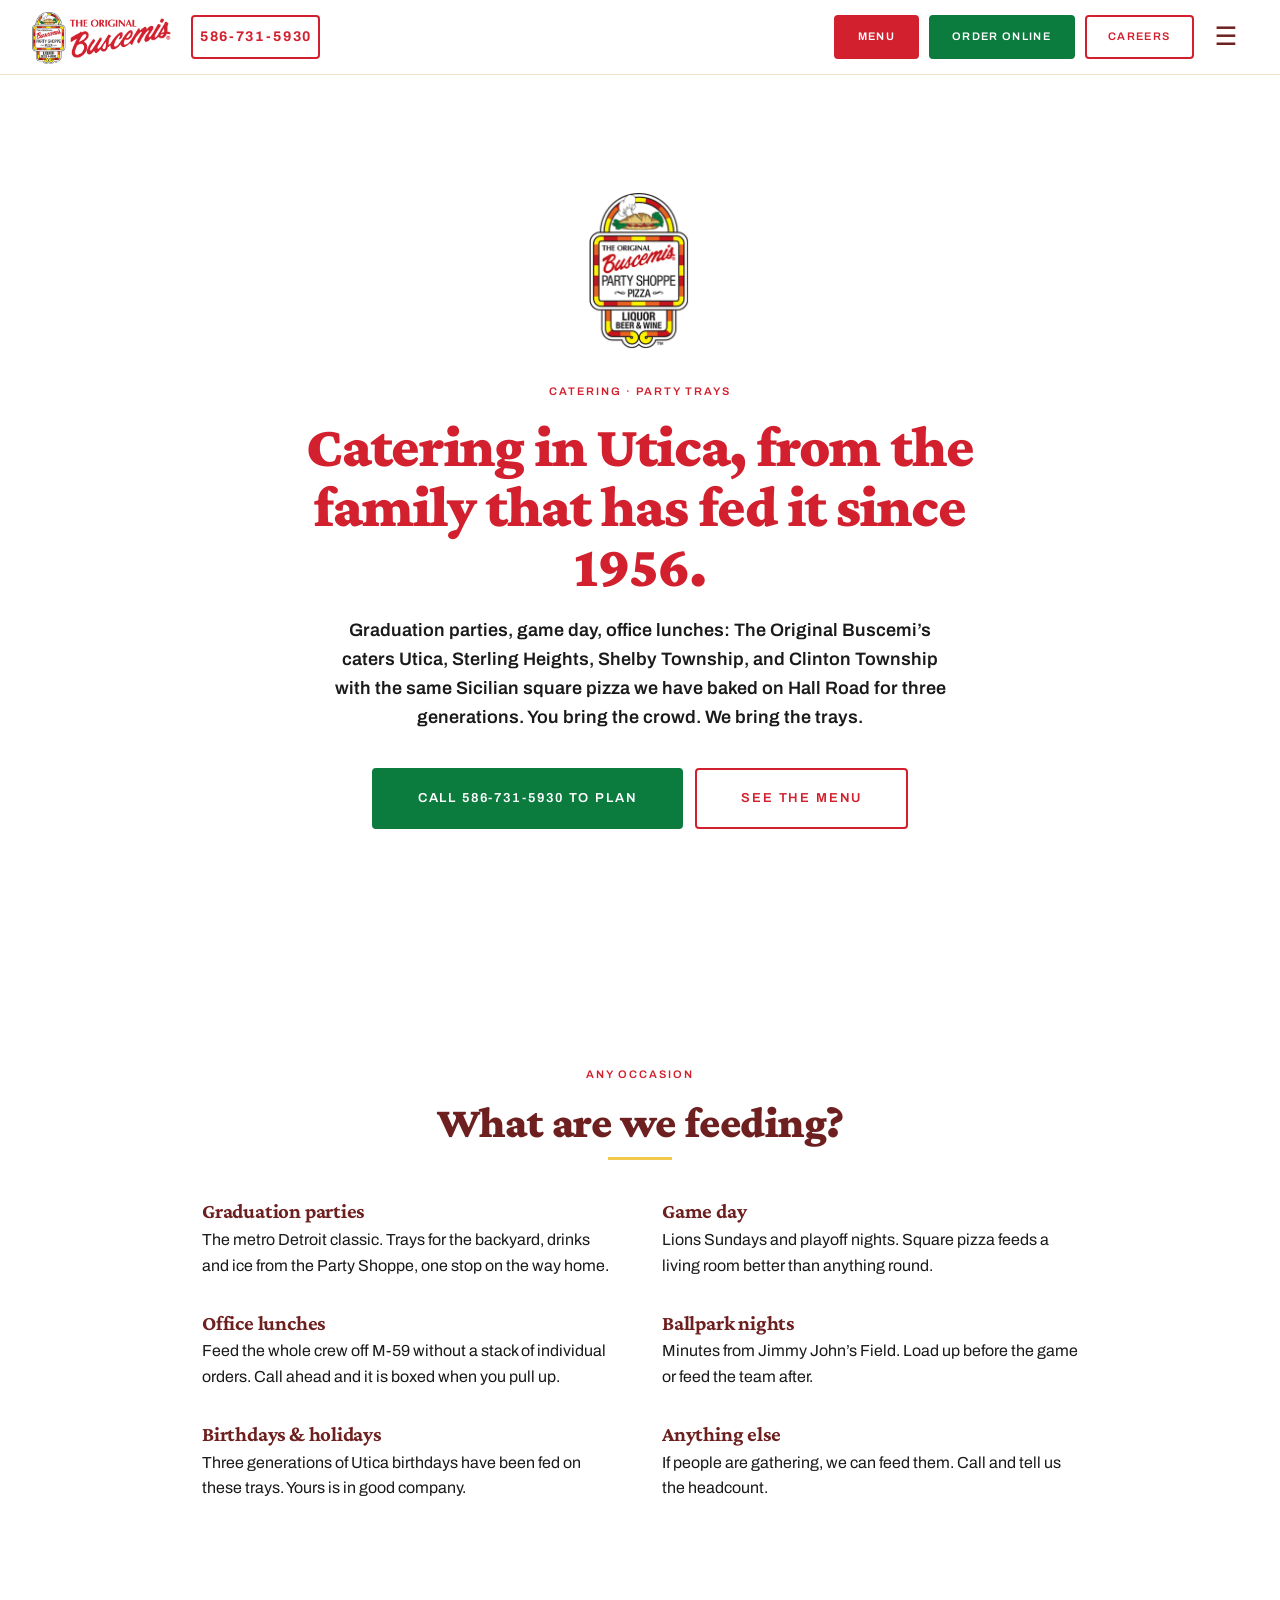
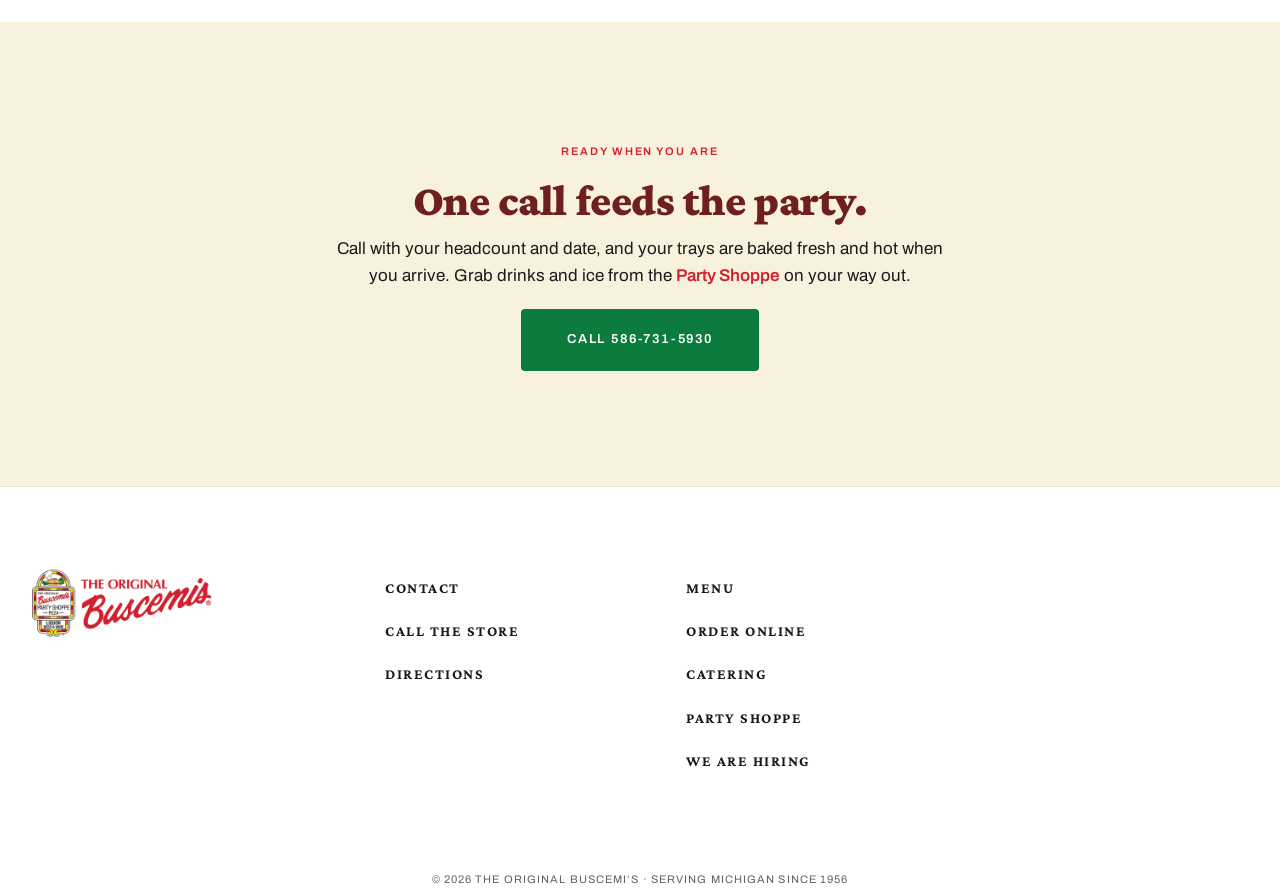
==== catering/index.html @ f73e50b8 "Catering page launches with call-to-plan and menu buttons The new /catering/ page targets catering s" ====
<!doctype html>
<html lang="en">
<head>
  <meta charset="utf-8">
  <meta name="viewport" content="width=device-width, initial-scale=1">
  <title>Catering in Utica, MI - Party Trays | The Original Buscemi's</title>
  <meta name="description" content="Pizza catering and party trays in Utica, MI from The Original Buscemi's. Sicilian square party trays, salad trays, and cheese bread for graduations, game day, and the office. Call 586-731-5930.">
  <link rel="canonical" href="https://buscemisofutica.com/catering/">
  <meta name="theme-color" content="#6E1F1F">
  <link rel="icon" type="image/png" sizes="144x144" href="/assets/favicon.png">
  <link rel="apple-touch-icon" sizes="180x180" href="/assets/apple-touch-icon.png">
  <meta property="og:type" content="website">
  <meta property="og:site_name" content="The Original Buscemi's">
  <meta property="og:title" content="Catering &amp; Party Trays - The Original Buscemi's, Utica MI">
  <meta property="og:description" content="Sicilian square party trays, salad trays, and cheese bread for graduations, game day, and the office. On Hall Road since 1956.">
  <meta property="og:url" content="https://buscemisofutica.com/catering/">
  <meta property="og:image" content="https://buscemisofutica.com/assets/og-logo.jpg">
  <meta property="og:image:width" content="1200">
  <meta property="og:image:height" content="1200">
  <meta property="og:image:alt" content="The Original Buscemi's logo">
  <meta name="twitter:card" content="summary">
  <meta name="twitter:image" content="https://buscemisofutica.com/assets/og-logo.jpg">
  <script type="application/ld+json">
  {
    "@context": "https://schema.org",
    "@type": "WebPage",
    "@id": "https://buscemisofutica.com/catering/",
    "name": "Catering and Party Trays in Utica, MI",
    "description": "Pizza catering and party trays from The Original Buscemi's in Utica, Michigan: Sicilian square party trays, salad trays, and cheese bread for graduations, game day, and office lunches.",
    "isPartOf": { "@type": "WebSite", "url": "https://buscemisofutica.com/" },
    "about": {
      "@type": "Restaurant",
      "name": "The Original Buscemi's",
      "url": "https://buscemisofutica.com/",
      "telephone": "+15867315930",
      "address": {
        "@type": "PostalAddress",
        "streetAddress": "8315 Hall Rd",
        "addressLocality": "Utica",
        "addressRegion": "MI",
        "postalCode": "48317",
        "addressCountry": "US"
      }
    }
  }
  </script>
  <link rel="preconnect" href="https://fonts.googleapis.com">
  <link rel="preconnect" href="https://fonts.gstatic.com" crossorigin>
  <link rel="stylesheet" href="https://fonts.googleapis.com/css2?family=Crimson+Pro:wght@700;900&family=Archivo:wght@400;500;600;700&display=swap">
  <link rel="stylesheet" href="/css/styles.css?v=12a0b0d5">
</head>
<body>

  <a class="skip-link" href="#main">Skip to content</a>

  <header class="site-header">
    <div class="container site-header__inner">
      <div class="site-header__left">
      <a class="site-header__logo" href="/" aria-label="The Original Buscemi's home">
        <img class="site-header__logo-full" src="/assets/logo-lockup-red.png" alt="The Original Buscemi's Party Shoppe Pizza" width="847" height="328">
        <img class="site-header__logo-mini" src="/assets/logo-shield.png" alt="The Original Buscemi's" width="208" height="322">
      </a>
      <a class="site-header__phone" href="tel:+15867315930">586-731-5930</a>
      </div>
      <div class="site-header__actions">
        <a class="btn btn--primary" href="/menu/">Menu</a>
        <a class="btn btn--green" href="/order/" target="_blank" rel="noopener">Order Online</a>
        <a class="btn btn--outline site-header__careers" href="/jobs/">Careers</a>
        <button class="site-header__burger" type="button" data-nav-toggle aria-expanded="false" aria-controls="nav-panel" aria-label="Open navigation">&#9776;</button>
      </div>
    </div>
  </header>

  <div class="nav-panel" id="nav-panel" data-nav data-open="false" role="dialog" aria-modal="true" aria-label="Site navigation">
    <button class="nav-panel__close" type="button" data-nav-close aria-label="Close menu">&times;</button>
    <nav>
      <ul class="nav-panel__list">
        <li><a href="/menu/">Menu</a></li>
        <li><a href="/#story">Our Story</a></li>
        <li><a href="/party-shoppe/">Party Shoppe</a></li>
        <li><a href="/catering/" data-nav-link>Catering</a></li>
        <li><a href="/jobs/">Careers</a></li>
        <li><a href="/#visit">Visit</a></li>
        <li><a href="/#hours">Hours</a></li>
        <li><a href="/#reviews">Reviews</a></li>
        <li><a href="/order/" target="_blank" rel="noopener">Order Online</a></li>
      </ul>
      <p class="nav-panel__meta">8315 Hall Rd &middot; Utica, MI 48317 &middot; <a href="tel:+15867315930">586-731-5930</a></p>
    </nav>
  </div>

  <main id="main">

  <section class="statement" id="top">
    <div class="container container--narrow">
      <img class="statement__mark" src="/assets/logo-shield.png" alt="" aria-hidden="true" width="208" height="322">
      <span class="eyebrow">Catering &middot; Party Trays</span>
      <h1 class="statement-title">Catering in Utica, from the family that has fed it since 1956.</h1>
      <p class="statement__body">Graduation parties, game day, office lunches: The Original Buscemi&rsquo;s caters Utica, Sterling Heights, Shelby Township, and Clinton Township with the same Sicilian square pizza we have baked on Hall Road for three generations. You bring the crowd. We bring the trays.</p>
      <div class="visit__actions actions--center">
        <a class="btn btn--primary btn--lg" href="tel:+15867315930">Call 586-731-5930 to Plan</a>
        <a class="btn btn--outline btn--lg" href="/menu/">See the Menu</a>
      </div>
    </div>
  </section>

  <section class="section section--center">
    <div class="container container--narrow">
      <span class="eyebrow">Any Occasion</span>
      <h2 class="section-title">What are we feeding?</h2>
      <hr class="rule">
      <ul class="menu-items">
        <li class="menu-item">
          <h3>Graduation parties</h3>
          <p class="menu-item__desc">The metro Detroit classic. Trays for the backyard, drinks and ice from the Party Shoppe, one stop on the way home.</p>
        </li>
        <li class="menu-item">
          <h3>Game day</h3>
          <p class="menu-item__desc">Lions Sundays and playoff nights. Square pizza feeds a living room better than anything round.</p>
        </li>
        <li class="menu-item">
          <h3>Office lunches</h3>
          <p class="menu-item__desc">Feed the whole crew off M-59 without a stack of individual orders. Call ahead and it is boxed when you pull up.</p>
        </li>
        <li class="menu-item">
          <h3>Ballpark nights</h3>
          <p class="menu-item__desc">Minutes from Jimmy John&rsquo;s Field. Load up before the game or feed the team after.</p>
        </li>
        <li class="menu-item">
          <h3>Birthdays &amp; holidays</h3>
          <p class="menu-item__desc">Three generations of Utica birthdays have been fed on these trays. Yours is in good company.</p>
        </li>
        <li class="menu-item">
          <h3>Anything else</h3>
          <p class="menu-item__desc">If people are gathering, we can feed them. Call and tell us the headcount.</p>
        </li>
      </ul>
    </div>
  </section>
  <section class="section section--cream section--center">
    <div class="container container--narrow">
      <span class="eyebrow">Ready When You Are</span>
      <h2 class="section-title">One call feeds the party.</h2>
      <p class="square__copy">Call with your headcount and date, and your trays are baked fresh and hot when you arrive. Grab drinks and ice from the <a href="/party-shoppe/">Party Shoppe</a> on your way out.</p>
      <div class="visit__actions actions--center">
        <a class="btn btn--primary btn--lg" href="tel:+15867315930">Call 586-731-5930</a>
      </div>
    </div>
  </section>

  </main>

  <footer class="site-footer">
    <div class="container">
      <div class="site-footer__top">
        <div class="site-footer__brand">
          <img src="/assets/logo-lockup-red.png" alt="The Original Buscemi's" width="847" height="328">
        </div>
        <div class="site-footer__col">
          <h2><a href="/#visit">Contact</a></h2>
          <ul>
            <li><a href="tel:+15867315930">Call the store</a></li>
            <li><a href="https://www.google.com/maps/search/?api=1&amp;query=8315%20Hall%20Rd%2C%20Utica%2C%20MI%2048317" target="_blank" rel="noopener">Directions</a></li>
          </ul>
        </div>
        <div class="site-footer__col">
          <h2><a href="/menu/">Menu</a></h2>
          <ul>
            <li><a href="/order/" target="_blank" rel="noopener">Order Online</a></li>
            <li><a href="/catering/">Catering</a></li>
            <li><a href="/party-shoppe/">Party Shoppe</a></li>
            <li><a href="/jobs/">We are hiring</a></li>
          </ul>
        </div>
      </div>
    </div>
    <div class="container">
      <p class="site-footer__meta">&copy; 2026 The Original Buscemi&rsquo;s &middot; Serving Michigan since 1956</p>
    </div>
  </footer>

  <script src="/js/main.js?v=b5a3c27f"></script>
  <!-- Cloudflare Web Analytics --><script type='module' src='https://static.cloudflareinsights.com/beacon.min.js' data-cf-beacon='{"token": "3487a82a831f48ae997ac0cc13119242"}'></script><!-- End Cloudflare Web Analytics -->
</body>
</html>
---- css/styles.css ----
/* ==========================================================================
   The Original Buscemi's - Utica Hall Road
   Design system: brand tokens, layout, components.

   Layout language follows a modern single-location pizzeria pattern:
   sparse sections, one full-bleed photo hero, a scrolling ticker, oversized
   serif statement lines, and a photo carousel. Palette stays Buscemi's:
   burgundy / red / gold / green on cream.
   ========================================================================== */

:root {
  /* ---- Brand palette (unchanged) ---- */
  --brand-burgundy: #6E1F1F;
  --brand-burgundy-dark: #4A1414;
  --brand-red: #D2202E;
  --brand-red-deep: #A8181F;
  --brand-gold: #F2C94C;
  --brand-gold-dark: #C99A1F;
  /* Sampled from the shield logo's garnish green (dominant pixel shade) */
  --brand-green: #0B7B3E;
  --brand-green-dark: #075C2E;
  --brand-cream: #F8F1DE;
  --brand-cream-dark: #EDE3C5;
  --brand-black: #1A1A1A;
  --brand-charcoal: #2D2D2D;
  --brand-white: #FFFFFF;
  --brand-muted: #6B6259;

  /* ---- Type ----
     Crimson Pro at 900 carries the big statement lines; Archivo handles the
     tiny uppercase UI text (nav, buttons, eyebrows, ticker). The contrast
     between the two is most of the personality. */
  --font-display: "Crimson Pro", "Playfair Display", Georgia, serif;
  --font-ui: "Archivo", "Inter", system-ui, -apple-system, "Segoe UI", Roboto, sans-serif;

  --container-max: 1280px;
  --container-narrow: 940px;
  --gutter: clamp(1rem, 3vw, 2rem);

  /* Vertical rhythm between major sections */
  --section-y: clamp(3.5rem, 9vw, 7.5rem);

  --radius-sm: 4px;
  --radius-md: 8px;
  --radius-pill: 999px;
  --shadow-card: 0 2px 12px rgba(0, 0, 0, 0.08);
  --shadow-card-hover: 0 8px 24px rgba(110, 31, 31, 0.18);

  --transition: 200ms ease;
}

/* ---------- Reset ---------- */
*, *::before, *::after { box-sizing: border-box; }
html { -webkit-text-size-adjust: 100%; scroll-behavior: smooth; }

body {
  margin: 0;
  font-family: var(--font-ui);
  font-size: 16px;
  line-height: 1.6;
  color: var(--brand-black);
  background: var(--brand-white);
  -webkit-font-smoothing: antialiased;
  -moz-osx-font-smoothing: grayscale;
}

img { max-width: 100%; height: auto; display: block; }
a { color: inherit; text-decoration: none; }
button { font: inherit; cursor: pointer; }

h1, h2, h3, h4 {
  font-family: var(--font-display);
  font-weight: 900;
  line-height: 1.05;
  margin: 0 0 0.5em;
  letter-spacing: -0.01em;
}

p { margin: 0 0 1rem; }

.container {
  width: 100%;
  max-width: var(--container-max);
  margin: 0 auto;
  padding-inline: var(--gutter);
}

.container--narrow { max-width: var(--container-narrow); }

.sr-only {
  position: absolute;
  width: 1px; height: 1px;
  padding: 0; margin: -1px;
  overflow: hidden;
  clip: rect(0, 0, 0, 0);
  white-space: nowrap;
  border: 0;
}

/* Skip link - visible only on keyboard focus */
.skip-link {
  position: absolute;
  left: -9999px;
  top: 0;
  z-index: 200;
  background: var(--brand-red);
  color: var(--brand-white);
  padding: 0.75rem 1.25rem;
  font-size: 0.75rem;
  letter-spacing: 0.08em;
  text-transform: uppercase;
}
.skip-link:focus { left: 0; }

/* ==========================================================================
   Shared bits
   ========================================================================== */

/* Tiny uppercase label used above section titles and inside the hero. */
.eyebrow {
  display: inline-block;
  font-family: var(--font-ui);
  font-size: 0.6875rem;
  font-weight: 600;
  letter-spacing: 0.18em;
  text-transform: uppercase;
  color: var(--brand-red);
  margin-bottom: 1rem;
}

.eyebrow--on-dark { color: var(--brand-gold); }

/* Oversized serif statement line - the signature type treatment. */
.statement-title {
  font-family: var(--font-display);
  font-weight: 900;
  font-size: clamp(2rem, 5.2vw, 3.75rem);
  line-height: 1.02;
  letter-spacing: -0.02em;
  color: var(--brand-red);
  margin: 0 0 1.25rem;
}

.statement-title--ink { color: var(--brand-black); }

.section-title {
  font-size: clamp(1.75rem, 3.6vw, 2.75rem);
  color: var(--brand-burgundy);
  margin-bottom: 0.75rem;
}

/* Short gold rule under a section title. */
.rule {
  width: 64px;
  height: 3px;
  border: 0;
  background: var(--brand-gold);
  margin: 0 auto 2.5rem;
}

.rule--left { margin-inline: 0; }

.section { padding-block: var(--section-y); }
.section--cream { background: var(--brand-cream); }
.section--center { text-align: center; }

/* ---------- Buttons ----------
   Small, boxy, uppercase. Solid GREEN is the primary action everywhere (the
   Italian flag accent); the outline variant is the quieter second option. */
.btn {
  display: inline-flex;
  align-items: center;
  justify-content: center;
  gap: 0.5rem;
  white-space: nowrap;
  font-family: var(--font-ui);
  font-size: 0.75rem;
  font-weight: 600;
  letter-spacing: 0.14em;
  text-transform: uppercase;
  padding: 0.95rem 2rem;
  border: 2px solid transparent;
  border-radius: var(--radius-sm);
  transition: background var(--transition), color var(--transition),
              border-color var(--transition), transform var(--transition);
  cursor: pointer;
}

.btn:hover { transform: translateY(-1px); }
.btn:focus-visible { outline: 3px solid var(--brand-gold); outline-offset: 2px; }

.btn--primary,
.btn--green {
  background: var(--brand-green);
  color: var(--brand-white);
  border-color: var(--brand-green);
}

.btn--primary:hover,
.btn--green:hover {
  background: var(--brand-green-dark);
  border-color: var(--brand-green-dark);
}

/* The header's Menu button stays the original red so the two header actions
   read as distinct: red opens the menu, green goes to ordering. */
.site-header__actions .btn--primary {
  background: var(--brand-red);
  border-color: var(--brand-red);
}

.site-header__actions .btn--primary:hover {
  background: var(--brand-red-deep);
  border-color: var(--brand-red-deep);
}

.btn--outline {
  background: transparent;
  color: var(--brand-red);
  border-color: var(--brand-red);
}
.btn--outline:hover { background: var(--brand-red); color: var(--brand-white); }

.btn--on-dark {
  /* Translucent dark backing keeps the white label readable now that the
     hero scrim is light. */
  background: rgba(26, 16, 16, 0.35);
  color: var(--brand-white);
  border-color: rgba(255, 255, 255, 0.75);
}
.btn--on-dark:hover { background: var(--brand-white); color: var(--brand-burgundy); border-color: var(--brand-white); }

.btn--lg { font-size: 0.8125rem; padding: 1.15rem 2.75rem; }

/* ==========================================================================
   Header - deliberately minimal: logo plus two actions.
   ========================================================================== */

.site-header {
  position: sticky;
  top: 0;
  z-index: 100;
  background: var(--brand-white);
  border-bottom: 1px solid var(--brand-cream-dark);
}

.site-header__inner {
  display: flex;
  align-items: center;
  justify-content: space-between;
  gap: 1rem;
  min-height: 74px;
}

/* The phone number wears a quiet outlined box beside the logo. */
.site-header__phone {
  border: 2px solid var(--brand-red);
  border-radius: var(--radius-sm);
  padding: 0.55rem 0.9rem;
}

/* Logo and phone number ride together on the left. */
.site-header__left {
  display: flex;
  align-items: center;
  gap: clamp(0.5rem, 2vw, 1.25rem);
  min-width: 0;
}

/* Hamburger toggle for the nav overlay - the word "Menu" in the header now
   means the food menu page, so site navigation lives behind this icon. */
.site-header__burger {
  background: transparent;
  border: 0;
  display: inline-flex;
  align-items: center;
  justify-content: center;
  min-width: 44px;
  min-height: 44px;
  padding: 0.35rem 0.5rem;
  font-size: 1.6rem;
  line-height: 1;
  color: var(--brand-burgundy);
  border-radius: var(--radius-sm);
  transition: color var(--transition), background var(--transition);
}

.site-header__burger:hover {
  color: var(--brand-red);
  background: var(--brand-cream);
}

.site-header__burger:focus-visible {
  outline: 3px solid var(--brand-gold);
  outline-offset: 2px;
}

/* The full brand lockup (shield + script), recolored to the brand red so the
   script survives the white header - logo-lockup-red.png is generated from
   logo.png, whose original script is white. On small screens the lockup gets
   crushed by the action buttons, so the compact shield takes over. */
.site-header__logo { flex-shrink: 0; }

.site-header__logo img {
  height: 54px;
  width: auto;
}

.site-header__logo-mini { display: none; }

.site-header__actions {
  display: flex;
  align-items: center;
  gap: 0.625rem;
}

/* Phone number to the left of the Menu button: same small-caps voice as the
   buttons, no box, tap-to-call. */
.site-header__phone {
  font-family: var(--font-ui);
  font-size: 0.875rem;
  font-weight: 700;
  letter-spacing: 0.12em;
  color: var(--brand-red);
  margin-right: 0.5rem;
  white-space: nowrap;
  transition: color var(--transition);
  /* Finger-sized hit area without changing the visual size */
  display: inline-flex;
  align-items: center;
  min-height: 44px;
  padding-inline: 0.4rem;
}

.site-header__phone:hover { color: var(--brand-red); }

/* Compact header buttons */
.site-header__actions .btn {
  padding: 0.7rem 1.35rem;
  font-size: 0.6875rem;
  letter-spacing: 0.12em;
}

/* The nav panel toggle. On desktop it opens the same overlay - matching the
   reference pattern where navigation lives in a panel, not a menu bar. */
.nav-panel {
  position: fixed;
  inset: 0;
  z-index: 150;
  background: var(--brand-burgundy);
  color: var(--brand-white);
  display: flex;
  overflow-y: auto;
  opacity: 0;
  visibility: hidden;
  transform: translateY(-8px);
  transition: opacity var(--transition), transform var(--transition), visibility var(--transition);
}

.nav-panel[data-open="true"] {
  opacity: 1;
  visibility: visible;
  transform: translateY(0);
}

/* margin:auto centers when content fits and degrades to scrollable
   top-alignment on short landscape phones (grid place-items clipped). */
.nav-panel nav { margin: auto; padding-block: 4.5rem 2rem; }

.nav-panel__close {
  position: absolute;
  top: 1.5rem;
  right: var(--gutter);
  background: none;
  border: 0;
  color: var(--brand-white);
  font-size: 2rem;
  line-height: 1;
  padding: 0.5rem;
  display: inline-flex;
  align-items: center;
  justify-content: center;
  min-width: 44px;
  min-height: 44px;
}

.nav-panel__list {
  list-style: none;
  margin: 0;
  padding: 0;
  text-align: center;
}

.nav-panel__list li { margin-block: 0.35rem; }

.nav-panel__list a {
  font-family: var(--font-display);
  font-weight: 900;
  font-size: clamp(1.75rem, 6vw, 3rem);
  line-height: 1.25;
  color: var(--brand-white);
  transition: color var(--transition);
}

.nav-panel__list a:hover { color: var(--brand-gold); }

.nav-panel__meta {
  margin-top: 2.5rem;
  text-align: center;
  font-size: 0.75rem;
  letter-spacing: 0.14em;
  text-transform: uppercase;
  color: rgba(255, 255, 255, 0.72);
}

/* ==========================================================================
   Hero - full-bleed photo, minimal type over it.
   ========================================================================== */

.hero {
  position: relative;
  min-height: min(86vh, 780px);
  display: grid;
  /* Buttons anchor low so the photo (sign, storefront) stays unobstructed. */
  place-items: end center;
  text-align: center;
  color: var(--brand-white);
  background: var(--brand-burgundy-dark);
  overflow: hidden;
}

/* The photo itself, plus a scrim so type stays legible over any image. */
.hero__media {
  position: absolute;
  inset: 0;
}

.hero__media picture {
  display: block;
  width: 100%;
  height: 100%;
}

.hero__media img {
  width: 100%;
  height: 100%;
  object-fit: cover;
  /* No filter: the hero is a properly exposed camera shot now. The old
     saturation/contrast grade existed to rescue a hazy 680px web save. */
}

.hero__media::after {
  content: "";
  position: absolute;
  inset: 0;
  /* NO flat tint - a brand-colored wash makes the photo read as a filtered
     graphic. Instead: a neutral lens-style vignette (edges only) plus a soft
     dark pool centred behind the type. The photo's own colors stay true, so
     it looks like the picture that was actually taken. */
  background:
    radial-gradient(ellipse 44% 36% at 50% 54%, rgba(10, 8, 8, 0.34), rgba(10, 8, 8, 0) 72%),
    linear-gradient(180deg, rgba(0, 0, 0, 0.16) 0%, rgba(0, 0, 0, 0) 30%, rgba(0, 0, 0, 0) 68%, rgba(0, 0, 0, 0.26) 100%);
}

/* Fallback when no hero photo has been supplied yet. */
.hero__media--empty {
  background:
    repeating-linear-gradient(45deg, var(--brand-burgundy) 0 28px, var(--brand-burgundy-dark) 28px 56px);
}
.hero__media--empty::after { background: rgba(26, 16, 16, 0.35); }

.hero__inner {
  position: relative;
  z-index: 1;
  padding-block: clamp(4rem, 12vw, 8rem);
}

.hero__actions {
  margin-top: 2.5rem;
  display: flex;
  flex-wrap: wrap;
  justify-content: center;
  gap: 0.75rem;
}

/* ==========================================================================
   Party Shoppe page - card grid for the shelves section, plus centered
   button rows and a left-aligned FAQ variant reused by subpages.
   ========================================================================== */

.shoppe-grid {
  list-style: none;
  display: grid;
  grid-template-columns: repeat(3, 1fr);
  gap: 1.25rem;
  padding: 0;
  margin: 0;
  text-align: left;
}

@media (max-width: 760px) {
  .shoppe-grid { grid-template-columns: 1fr; }
}

.shoppe-card {
  background: var(--brand-white);
  border-radius: var(--radius-md);
  box-shadow: var(--shadow-card);
  overflow: hidden; /* keeps the photo corners inside the card radius */
}

.shoppe-card__photo {
  width: 100%;
  aspect-ratio: 4 / 3;
  object-fit: cover;
}

.shoppe-card__body { padding: 1.5rem; }

.shoppe-card h3 {
  font-size: 1.35rem;
  color: var(--brand-burgundy);
  margin-bottom: 0.5rem;
}

.shoppe-card p { margin: 0; color: var(--brand-black); }

.actions--center { justify-content: center; }

@media (max-width: 640px) {
  .actions--center .btn--lg { flex: 1 1 100%; min-width: 0; padding-inline: 1.25rem; }
}

.faq--left { text-align: left; }

/* Photo-beside-text row for the party-tray list: portrait food shot on the
   left, tray descriptions on the right; stacks on narrow screens. */
.tray-media {
  display: grid;
  grid-template-columns: minmax(260px, 340px) 1fr;
  gap: 2.25rem;
  align-items: center;
  margin-bottom: 1.5rem;
}

.tray-media__photo {
  margin: 0;
}

.tray-media__photo img {
  width: 100%;
  border-radius: var(--radius-md);
  box-shadow: var(--shadow-card-hover);
}

.tray-media__copy {
  text-align: left;
}

.tray-media__copy h3 {
  font-size: clamp(1.5rem, 2.6vw, 2rem);
  color: var(--brand-burgundy);
  margin-bottom: 0.75rem;
}

.tray-media__copy p {
  margin-bottom: 1.75rem;
}

@media (max-width: 760px) {
  .tray-media { grid-template-columns: 1fr; }
  .tray-media__photo { max-width: 340px; margin: 0 auto; }
  .tray-media__copy { text-align: center; }
  .tray-media__copy .visit__actions { justify-content: center; }
}

/* ==========================================================================
   Menu page - category blocks with a two-column item grid, optional
   section photo, and small size lines in place of prices.
   ========================================================================== */

.menu-cat { margin-bottom: 3.5rem; }
.menu-cat:last-of-type { margin-bottom: 2rem; }

.menu-cat__photo {
  margin: 0 auto 2rem;
  max-width: 420px;
}

.menu-cat__photo img {
  width: 100%;
  border-radius: var(--radius-md);
  box-shadow: var(--shadow-card-hover);
}

.menu-cat__note {
  font-weight: 600;
  color: var(--brand-red);
  margin-bottom: 1.5rem;
}

.menu-items {
  list-style: none;
  display: grid;
  grid-template-columns: repeat(2, 1fr);
  gap: 1.75rem 2.75rem;
  padding: 0;
  margin: 0;
  text-align: left;
}

@media (max-width: 900px) {
  .menu-items { grid-template-columns: 1fr; }
}

/* Item thumbnail from the shop's branded food photography: small square
   crop biased toward the lower half, where the food sits under the
   chalkboard logo header. */
.menu-item--thumb {
  display: grid;
  grid-template-columns: 180px minmax(0, 1fr);
  column-gap: 1.25rem;
}

.menu-item--thumb h3,
.menu-item--thumb p { grid-column: 2; }

.menu-item__thumb {
  grid-column: 1;
  grid-row: 1 / span 3;
  width: 180px;
  height: 122px;
  object-fit: cover;
  border-radius: var(--radius-md);
  box-shadow: var(--shadow-card);
}

.menu-item h3 a {
  display: inline-block;
  padding-block: 0.55rem;
  margin-block: -0.55rem;
  text-decoration: underline;
  text-decoration-color: var(--brand-gold);
  text-underline-offset: 3px;
}

.menu-item h3 a:hover {
  color: var(--brand-red);
  text-decoration: underline;
  text-underline-offset: 3px;
}

.menu-item h3 {
  font-family: var(--font-display);
  font-weight: 700;
  font-size: 1.3rem;
  color: var(--brand-burgundy);
  margin-bottom: 0.3rem;
}

.menu-item__desc {
  margin-bottom: 0.35rem;
  color: var(--brand-black);
  overflow-wrap: break-word;
}

/* Phones: the fixed 180px photo column starves the text, so each item
   stacks - photo on top at full width, words below. */
@media (max-width: 480px) {
  .menu-item--thumb { grid-template-columns: 1fr; }
  .menu-item--thumb h3,
  .menu-item--thumb p { grid-column: 1; }
  .menu-item__thumb {
    grid-column: 1;
    grid-row: 1;
    width: 100%;
    height: auto;
    aspect-ratio: 560 / 380;
    margin-bottom: 0.85rem;
  }
}

.menu-item__sizes {
  font-size: 0.85rem;
  font-weight: 600;
  letter-spacing: 0.04em;
  text-transform: uppercase;
  color: var(--brand-red);
  margin-bottom: 0;
}

.menu-page .section-title,
.menu-page .rule { text-align: center; }

.menu-page__note a {
  color: var(--brand-red);
  font-weight: 600;
  text-decoration: underline;
  text-underline-offset: 3px;
}

.menu-page__note {
  text-align: center;
  margin-top: 1.5rem;
  font-size: 0.9rem;
  color: var(--brand-charcoal);
}

/* Careers page: native application form styled to the site, posting into
   the hiring backend invisibly. */
.apply-form {
  max-width: 640px;
  margin: 1.5rem auto 0;
  background: var(--brand-white);
  border-radius: var(--radius-md);
  box-shadow: var(--shadow-card);
  padding: 2rem clamp(1.25rem, 4vw, 2.5rem) 2.25rem;
  text-align: left;
}

.apply-form__field { margin-bottom: 1.4rem; }

.apply-form__field label {
  display: block;
  font-family: var(--font-ui);
  font-size: 0.8125rem;
  font-weight: 700;
  letter-spacing: 0.1em;
  text-transform: uppercase;
  color: var(--brand-black);
  margin-bottom: 0.45rem;
}

.apply-form__field label span { color: var(--brand-red); }

.apply-form__optional {
  font-style: normal;
  font-weight: 600;
  font-size: 0.6875rem;
  letter-spacing: 0.08em;
  color: var(--brand-muted);
  margin-left: 0.35rem;
}

.apply-form__field input,
.apply-form__field textarea {
  width: 100%;
  font: inherit;
  color: var(--brand-black);
  border: 1px solid #D6D3CC;
  border-radius: var(--radius-sm);
  padding: 0.85rem 1rem;
  transition: border-color var(--transition);
}

.apply-form__field textarea { resize: vertical; }

.apply-form__field input:focus,
.apply-form__field textarea:focus {
  outline: none;
  border-color: var(--brand-red);
}

.apply-form__submit { width: 100%; }

.apply-form__thanks {
  max-width: 640px;
  margin: 1.5rem auto 0;
  background: var(--brand-white);
  border-radius: var(--radius-md);
  box-shadow: var(--shadow-card);
  padding: 2.5rem 2rem;
}

.apply-form__thanks h3 {
  color: var(--brand-green);
  font-size: 1.75rem;
  margin-bottom: 0.5rem;
}

.apply-form__thanks p { margin: 0; }

/* Careers page: the application form embeds on the page (no bounce to an
   external tab), framed like a card. */
.apply-embed {
  background: var(--brand-white);
  border-radius: var(--radius-md);
  box-shadow: var(--shadow-card);
  padding: 0.75rem;
  margin-top: 1.5rem;
}

.apply-embed iframe {
  width: 100%;
  height: 1100px;
  border: 0;
  display: block;
  border-radius: var(--radius-sm);
}

/* ==========================================================================
   Ticker - continuously scrolling band of short brand phrases.
   ========================================================================== */

.ticker {
  background: var(--brand-red);
  color: var(--brand-white);
  padding-block: 0.9rem;
  overflow: hidden;
}

.ticker__track {
  display: flex;
  width: max-content;
  gap: 0;
  animation: ticker-scroll 32s linear infinite;
}

/* Each group is one full copy of the phrase list. */
.ticker__group { display: flex; align-items: center; }

.ticker__item {
  display: inline-flex;
  align-items: center;
  padding-inline: 2rem;
  font-size: 0.8125rem;
  font-weight: 600;
  letter-spacing: 0.2em;
  text-transform: uppercase;
  white-space: nowrap;
}

/* The lockup image riding among the phrases: sized to the text line so the
   band keeps its height. Width/height attrs pin the aspect before load. */
.ticker__item--logo img {
  display: block;
  height: 2.1rem;
  width: auto;
}

/* The track holds FOUR identical copies of the phrase list, so shifting by
   exactly one copy (-25%) loops seamlessly - and the remaining three copies
   keep even the widest viewport covered right up to the reset instant. */
@keyframes ticker-scroll {
  from { transform: translateX(0); }
  to   { transform: translateX(-25%); }
}

@media (prefers-reduced-motion: reduce) {
  .ticker__track { animation: none; }
  .ticker { overflow-x: auto; }
}

/* ==========================================================================
   Statement - one oversized serif line and a single call to action.
   ========================================================================== */

/* Matted photos peeking in from the section edges, tilted like prints laid
   around the text. Decorative: hidden from screen readers and from narrow
   viewports, where they would crowd the statement. */
.statement__print {
  position: absolute;
  margin: 0;
  background: var(--brand-white);
  padding: 6px;
  border-radius: 2px;
  box-shadow: var(--shadow-card-hover);
  pointer-events: none;
  z-index: 0;
}

.statement__print img {
  display: block;
  width: clamp(180px, 17vw, 250px);
  border-radius: 1px;
}

/* Six prints, three per side: tops largest at the edges, middles tucked
   inward, lows back out - alternating tilts, so the set reads as a casual
   scatter of old photos rather than a grid. */
/* Every print sits fully INSIDE the section - no edge bleed, so nothing gets
   clipped. Tops hang from the top, lows anchor to the bottom. */
.statement__print--l1 { left: 1%;   top: 3%;    transform: rotate(-5deg); }
.statement__print--l2 { left: 2.5%; top: 38%;   transform: rotate(3deg); }
.statement__print--l3 { left: 1%;   bottom: 3%; transform: rotate(-4deg); }
.statement__print--r1 { right: 1%;   top: 3%;    transform: rotate(4deg); }
.statement__print--r2 { right: 2.5%; top: 42%;   transform: rotate(-3deg); }
.statement__print--r3 { right: 1%;   bottom: 3%; transform: rotate(5deg); }

/* The two landscape photos are short at standard width, which left a hole in
   the right column - render them wider so their height fills it. Widths are
   capped at each photo's native resolution so nothing gets upscaled soft:
   the Model T source is 257px wide, the building 386px. */
.statement__print--l2 img,
.statement__print--l3 img { width: clamp(150px, 13vw, 200px); }

/* Landscape photos on the right run wider so their height fills the column
   (capped at native resolution: Model T 257px, building 340px source). */
.statement__print--r2 img { width: clamp(200px, 18vw, 255px); }
.statement__print--r3 img { width: clamp(250px, 22vw, 320px); }

@media (max-width: 1100px) {
  .statement__print { display: none; }
}

/* While the prints are visible, the title must fit the corridor between the
   two photo stacks. The deepest inward reach is r2: 2.5% inset + 18vw photo
   + mat, so cap the line at the space that leaves, with breathing room -
   the 940px column alone overruns the prints on mid-width screens. */
@media (min-width: 1101px) {
  .statement-title {
    max-width: min(100%, 59vw - 64px);
    margin-inline: auto;
    /* Track the corridor: full 60px type in a 614px column stacks 5 lines,
       so let the size ride 4.6vw until the cap - keeps the wrap at 4 lines. */
    font-size: clamp(2rem, 4.6vw, 3.75rem);
  }
}

.statement {
  position: relative;
  overflow: hidden; /* clips the edge-bleeding prints, no sideways scroll */
  text-align: center;
  padding-block: var(--section-y);
  background: var(--brand-white);
}

.statement > .container { position: relative; z-index: 1; }

/* Compact variant for utility pages (menu): same voice, half the ceremony -
   smaller line, tighter padding, no shield mark, so content starts high. */
.statement--compact { padding-block: clamp(2rem, 4vw, 3rem); }

.statement--compact .statement-title {
  font-size: clamp(1.6rem, 3.2vw, 2.4rem);
  margin-bottom: 0.75rem;
}

.statement--compact .statement__body {
  margin-bottom: 0;
  font-size: 1rem;
}

.statement--compact .statement__body a { text-decoration: underline; text-underline-offset: 3px; }

.statement--compact .visit__actions { margin-top: 1.4rem; }

/* Careers page: the section label reads bigger than a standard eyebrow. */
#apply .eyebrow { font-size: 1.05rem; }

/* Shorter tail on the apply section, with the three perks as a compact row
   under the form. */
#apply { padding-bottom: clamp(2rem, 4vw, 3rem); }

.apply-perks__label {
  margin: 2.25rem 0 0.6rem;
  font-family: var(--font-display);
  font-weight: 900;
  font-size: clamp(1.4rem, 2.6vw, 1.9rem);
  letter-spacing: -0.01em;
  color: var(--brand-burgundy);
}

.apply-perks__rule { margin: 0 auto 1.4rem; }

.apply-perks {
  list-style: none;
  display: flex;
  flex-wrap: wrap;
  justify-content: center;
  gap: 0.75rem 2.25rem;
  margin: 0;
  padding: 0;
}

.apply-perks li {
  display: flex;
  align-items: center;
  gap: 0.55rem;
  font-weight: 700;
  color: var(--brand-black);
}

.apply-perks li::before {
  content: "";
  width: 0.65rem;
  height: 0.65rem;
  border-radius: 50%;
  background: var(--brand-gold);
}

/* The header Careers button yields on phones - the mobile audit showed the
   row is already at capacity there. Careers stays in the overlay and footer. */
@media (max-width: 640px) {
  .site-header__careers { display: none; }
}

.statement__body {
  font-size: clamp(1rem, 1.6vw, 1.125rem);
  font-weight: 600;
  color: var(--brand-black);
  max-width: 62ch;
  margin: 0 auto 2.25rem;
}

/* Shield logo as the divider mark above the statement. Uses the cropped
   shield-only file - the full lockup's script wordmark is white and would
   be invisible (and look off-centre) on the white background. */
.statement__mark {
  width: clamp(72px, 8vw, 104px);
  margin: 0 auto 1.75rem;
}

/* ==========================================================================
   Gallery - horizontal scroll-snap carousel of portrait photos.
   ========================================================================== */

/* ---- Detroit-style explainer + FAQ ("The Square") ---- */
.square__copy {
  max-width: 62ch;
  margin: 0 auto 1.25rem;
  font-size: 1.0625rem;
  color: var(--brand-black);
}

.square__copy a { color: var(--brand-red); font-weight: 600; }
.square__copy a:hover { text-decoration: underline; text-underline-offset: 3px; }

.faq {
  max-width: 62ch;
  margin: 3rem auto 0;
  text-align: left;
}

.faq__q {
  font-size: 1.1875rem;
  color: var(--brand-burgundy);
  margin: 1.75rem 0 0.4rem;
  padding-top: 1.5rem;
  border-top: 1px solid var(--brand-cream-dark);
}

.faq__q:first-child { border-top: 0; padding-top: 0; margin-top: 0; }

.faq__a {
  margin: 0;
  color: var(--brand-muted);
  font-size: 0.9875rem;
}

.faq__a a { color: var(--brand-red); font-weight: 600; }
.faq__a a:hover { text-decoration: underline; text-underline-offset: 3px; }

/* White band - the prints separate from the background via their shadows,
   like photos laid on a counter. Tighter vertical padding than the default
   section rhythm so the band hugs the heading and strip. */
.gallery {
  position: relative;
  padding-block: clamp(2.5rem, 5.5vw, 4.5rem) clamp(2rem, 4.5vw, 3.5rem);
  background: var(--brand-white);
  overflow: hidden;
}

.gallery .eyebrow {
  color: var(--brand-black);
  font-weight: 700;
  font-size: 0.8125rem;
  letter-spacing: 0.2em;
}

.gallery .section-title {
  color: var(--brand-red);
  font-size: clamp(2.5rem, 5.5vw, 4.25rem);
}

/* On white, the mats need a firmer shadow to read as separate prints. */
.gallery .gallery__item {
  box-shadow: 0 6px 22px rgba(26, 26, 26, 0.16), 0 1px 3px rgba(26, 26, 26, 0.10);
}

.gallery__head {
  display: flex;
  align-items: flex-end;
  justify-content: center;
  text-align: center;
  gap: 1rem;
  margin-bottom: 2rem;
}

.gallery__track {
  list-style: none;
  margin: 0;
  padding: 0;
  display: flex;
  gap: 1rem;
  overflow-x: auto;
  /* No scroll-snap: it would fight the pixel-by-pixel auto-drift. */
  padding-bottom: 1rem;
  /* Hide the scrollbar entirely - the row drifts on its own and the arrows
     cover manual movement, so the bar is just noise. */
  scrollbar-width: none;
}

.gallery__track::-webkit-scrollbar { display: none; }

/* Cards sit on the cream background as white photo prints - an even white
   mat around the image plus a soft shadow, so they read as physical photos
   rather than images pasted straight onto the section. */
/* Film strip: the ROW has a fixed height and every photo keeps its natural
   aspect ratio inside it - portrait stays portrait, square stays square,
   nothing is ever cropped. That's what makes the strip read as real photos
   rather than processed tiles, and it means any shape dropped into
   assets/gallery just works, no per-photo crop tuning. */
.gallery__item {
  --card-h: clamp(260px, 30vw, 340px);
  --mat: 6px; /* white border around each print */
  flex: 0 0 auto;
  height: var(--card-h);
  scroll-snap-align: start;
  background: var(--brand-white);
  padding: var(--mat);
  border-radius: 2px;
  box-shadow: var(--shadow-card);
  display: flex;
  align-items: center;
}

.gallery__item img {
  height: 100%;
  width: auto;
  border-radius: 1px;
}


/* Hand-laid rhythm: every other print sits a touch lower. Margin (not
   transform) so the track grows to fit and nothing clips. The class comes
   from the generator - NOT nth-child - so the slideshow's cloned copy
   staggers identically and the wrap-around stays invisible. */
.gallery__item--low { margin-top: 14px; }

/* Placeholder tile shown where a gallery photo has not been supplied yet. */
.gallery__item--empty {
  /* Placeholder tiles have no photo to size them, so give them a width. */
  width: clamp(180px, 22vw, 260px);
  height: 100%;
  display: grid;
  place-items: center;
  text-align: center;
  padding: 1.5rem;
  border: 2px dashed var(--brand-cream-dark);
  border-radius: 1px;
  /* Cream inside the white mat, so the empty slot still reads as a frame. */
  background: var(--brand-cream);
  color: var(--brand-muted);
  font-size: 0.75rem;
  letter-spacing: 0.14em;
  text-transform: uppercase;
}

/* ==========================================================================
   Visit - details beside an embedded map.
   ========================================================================== */

.visit__inner {
  display: grid;
  grid-template-columns: 1fr 1fr;
  gap: clamp(2rem, 5vw, 4rem);
  align-items: stretch;
}

/* Google rating folded into the visit column, under a hairline divider. */
.visit__reviews {
  margin-top: 3rem;
  padding-top: 2.5rem;
  border-top: 1px solid var(--brand-cream-dark);
}

.visit__reviews .reviews__rating { align-items: flex-start; }
.visit__reviews .reviews__copy { margin: 0 0 1.5rem; max-width: 52ch; }
.visit__reviews .reviews__actions { justify-content: flex-start; }

.visit__details {
  margin: 0 0 2rem;
  display: grid;
  gap: 1.25rem;
}

.visit__details dt {
  font-size: 0.6875rem;
  font-weight: 600;
  letter-spacing: 0.16em;
  text-transform: uppercase;
  color: var(--brand-red);
  margin-bottom: 0.25rem;
}

.visit__details dd {
  margin: 0;
  font-size: 1.125rem;
  color: var(--brand-black);
}

.visit__details dd a:hover { color: var(--brand-red); }

.visit__actions { display: flex; flex-wrap: wrap; gap: 0.75rem; }

/* In the visit/reviews area the secondary actions lose the outlined box -
   they read as plain red text links beside the solid primary button. The
   header's outlined Order Online button is unaffected. */
.visit__inner .btn--outline {
  border-color: transparent;
  padding-inline: 0.5rem;
}

.visit__inner .btn--outline:hover {
  background: transparent;
  color: var(--brand-red-deep);
  text-decoration: underline;
  text-underline-offset: 4px;
}

/* Right column: map on top, hours beneath. The map flexes to soak up
   whatever height the info column leaves over. */
.visit__side {
  display: flex;
  flex-direction: column;
  gap: 2rem;
}

.visit__map {
  border-radius: var(--radius-sm);
  overflow: hidden;
  flex: 1 1 auto;
  min-height: 320px;
}

.visit__map iframe { width: 100%; height: 100%; border: 0; display: block; }

.hours__table--left {
  margin: 0 0 0.75rem;
  max-width: none;
}

.hours__note--left { text-align: left; }

/* ==========================================================================
   Reviews
   ========================================================================== */

.reviews__rating {
  display: flex;
  flex-direction: column;
  align-items: center;
  gap: 0.5rem;
  margin-bottom: 1.5rem;
}

/* Gold stars: an empty row with a clipped filled row layered on top. */
.reviews__stars { position: relative; display: inline-block; font-size: 2rem; line-height: 1; }
.reviews__stars-empty { color: var(--brand-cream-dark); letter-spacing: 0.1em; }
.reviews__stars-fill {
  position: absolute;
  inset: 0;
  overflow: hidden;
  white-space: nowrap;
  color: var(--brand-gold);
  letter-spacing: 0.1em;
}

.reviews__numbers { display: flex; align-items: baseline; gap: 0.4rem; }

.reviews__rating-value {
  font-family: var(--font-display);
  font-size: 2.25rem;
  font-weight: 900;
  color: var(--brand-burgundy);
}

.reviews__rating-of { color: var(--brand-muted); font-size: 1rem; }

.reviews__count {
  margin-left: 0.5rem;
  font-size: 0.75rem;
  letter-spacing: 0.12em;
  text-transform: uppercase;
  color: var(--brand-muted);
}

.reviews__copy { max-width: 52ch; margin: 0 auto 2rem; color: var(--brand-muted); }

.reviews__actions { display: flex; flex-wrap: wrap; justify-content: center; gap: 0.75rem; }

/* ==========================================================================
   Hours
   ========================================================================== */

.hours__table {
  width: 100%;
  max-width: 560px;
  margin: 0 auto 1.5rem;
  border-collapse: collapse;
}

.hours__table th,
.hours__table td {
  padding: 1rem 0.5rem;
  border-bottom: 1px solid var(--brand-cream-dark);
  font-size: 1rem;
}

.hours__table th {
  text-align: left;
  font-weight: 600;
  font-family: var(--font-ui);
  letter-spacing: 0.04em;
  color: var(--brand-black);
}

.hours__table td { text-align: right; color: var(--brand-muted); }

.hours__note {
  text-align: center;
  font-size: 0.8125rem;
  color: var(--brand-muted);
  margin: 0;
}

/* ==========================================================================
   Footer - big headings, address and phone in caps.
   ========================================================================== */

.site-footer {
  background: var(--brand-white);
  color: var(--brand-black);
  padding-top: clamp(3rem, 7vw, 5rem);
  border-top: 1px solid var(--brand-cream-dark);
}

.site-footer__top {
  display: grid;
  grid-template-columns: 1.2fr repeat(3, 1fr);
  gap: 2.5rem;
  padding-bottom: 3rem;
}

.site-footer__brand img { width: 180px; }

.site-footer__col h2 {
  font-size: clamp(1.5rem, 2.6vw, 1.875rem);
  font-weight: 900;
  margin-bottom: 0.75rem;
  color: var(--brand-burgundy);
}

.site-footer__col h2 a:hover { color: var(--brand-red); }

.site-footer__col ul { list-style: none; margin: 0; padding: 0; }

.site-footer__col li { margin-bottom: 0.1rem; }

/* Links get their height from padding, keeping ~44px touch rows */
.site-footer__col li a {
  display: inline-block;
  padding-block: 0.55rem;
}

/* Careers page: a shorter footer - the page above it is a single task. */
.site-footer--tight { padding-top: 1.75rem; }
.site-footer--tight .site-footer__top { padding-bottom: 1rem; gap: 1.5rem 2.5rem; }
.site-footer--tight .site-footer__brand img { width: 120px; }
.site-footer--tight .site-footer__col h2 { font-size: 1.25rem; margin-bottom: 0.35rem; }
.site-footer--tight .site-footer__col li a { padding-block: 0.4rem; }

.site-footer__col a {
  /* Same face as the CONTACT / MENU headings above */
  font-family: var(--font-display);
  font-weight: 700;
  font-size: 0.9375rem;
  letter-spacing: 0.1em;
  text-transform: uppercase;
  color: var(--brand-black);
  transition: color var(--transition);
}

.site-footer__col a:hover { color: var(--brand-red); }


.site-footer__meta {
  margin: 2.5rem 0 0;
  text-align: center;
  font-size: 0.6875rem;
  letter-spacing: 0.1em;
  text-transform: uppercase;
  color: var(--brand-muted);
}

/* ==========================================================================
   Responsive
   ========================================================================== */

@media (max-width: 900px) {
  .visit__inner { grid-template-columns: 1fr; }
  .visit__map { flex: none; min-height: 0; aspect-ratio: 4 / 3; }
  .site-footer__top { grid-template-columns: 1fr 1fr; gap: 2rem; }
}

@media (max-width: 640px) {
  /* Compact shield replaces the full lockup */
  .site-header__logo-full { display: none; }
  .site-header__logo-mini { display: block; }
  /* Taller padding keeps the buttons at ~44px touch height */
  .site-header__actions .btn { padding: 0.85rem 0.9rem; font-size: 0.625rem; letter-spacing: 0.08em; }
  .site-header__phone { font-size: 0.75rem; letter-spacing: 0.06em; margin-right: 0.25rem; padding-inline: 0.25rem; }
}

/* Tight header rules must cover every phone: 401-430px viewports overflowed
   when these stopped at 400px (iPhone XR/11 at 414px clipped the burger). */
@media (max-width: 520px) {
  .site-header__inner { gap: 0.5rem; }
  .site-header__actions { gap: 0.375rem; }
  .site-header__actions .btn { padding-inline: 0.7rem; }
  .site-header__phone { margin-right: 0; padding-inline: 0.1rem; letter-spacing: 0.03em; }
}

/* The phone link is the widest header item; below 430px it yields so the
   burger stays on screen. The number stays in the nav panel and footer. */
@media (max-width: 430px) {
  .site-header__phone { display: none; }
}

@media (max-width: 400px) {
  /* The mobile hero is its own art-directed crop, so plain centering is right */
  .hero__media img { object-position: center; }
  .hero__badges { gap: 0.5rem 1.5rem; }
  .site-footer__top { grid-template-columns: 1fr; text-align: center; }
  .site-footer__brand img { margin-inline: auto; }
  .gallery__head { flex-direction: column; align-items: center; }
}
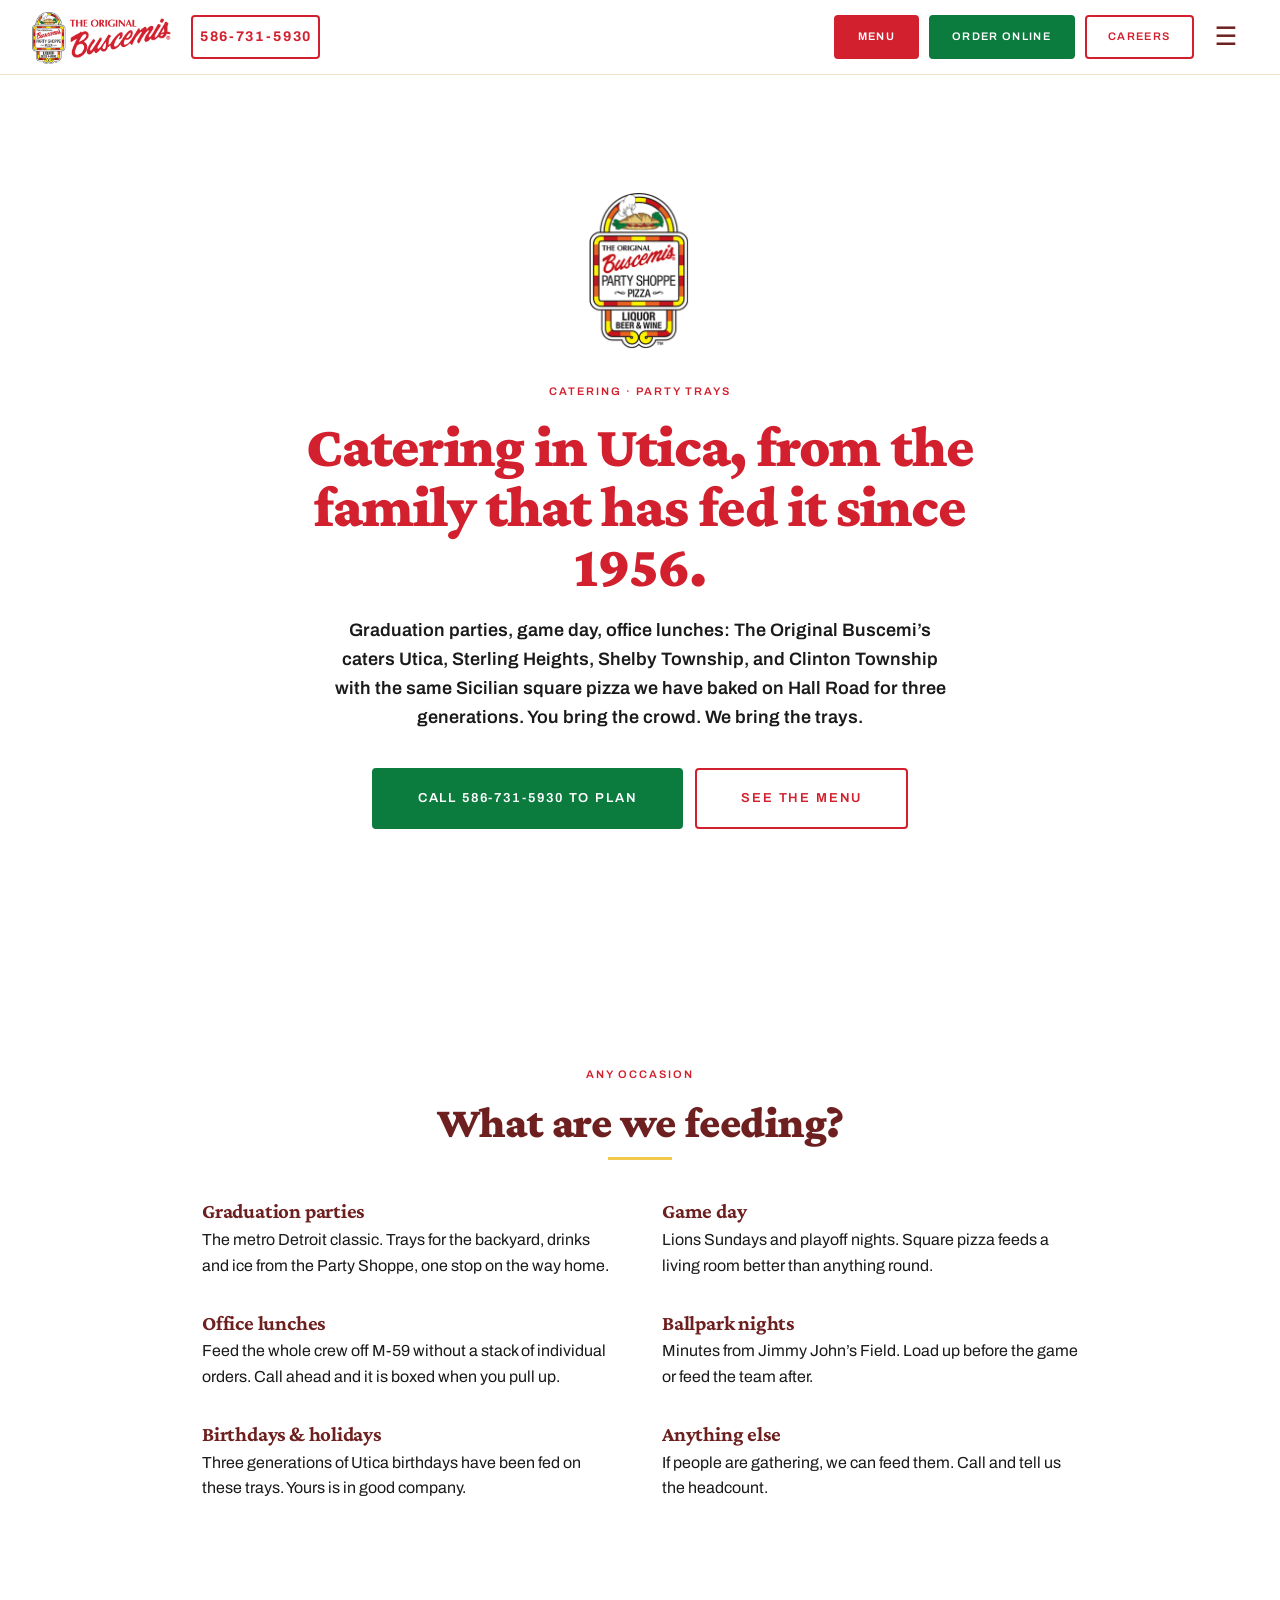
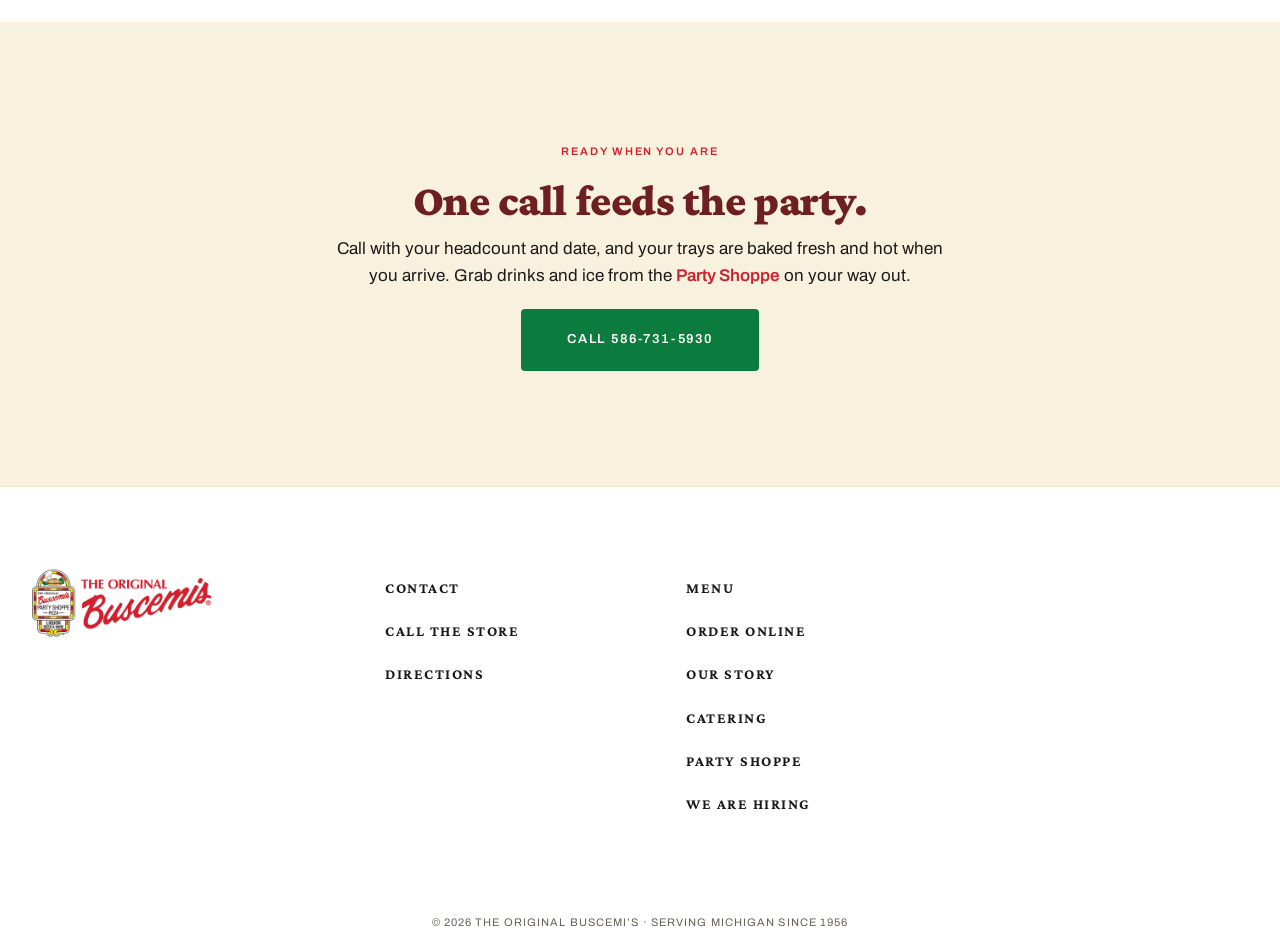
==== commit d02bf330: "Story page tells seventy years of square pizza and the Torpedo The /story/ heritage page walks the h" ====
--- a/catering/index.html
+++ b/catering/index.html
@@ -76,7 +76,7 @@
     <nav>
       <ul class="nav-panel__list">
         <li><a href="/menu/">Menu</a></li>
-        <li><a href="/#story">Our Story</a></li>
+        <li><a href="/story/">Our Story</a></li>
         <li><a href="/party-shoppe/">Party Shoppe</a></li>
         <li><a href="/catering/" data-nav-link>Catering</a></li>
         <li><a href="/jobs/">Careers</a></li>
@@ -167,6 +167,7 @@
           <h2><a href="/menu/">Menu</a></h2>
           <ul>
             <li><a href="/order/" target="_blank" rel="noopener">Order Online</a></li>
+            <li><a href="/story/">Our Story</a></li>
             <li><a href="/catering/">Catering</a></li>
             <li><a href="/party-shoppe/">Party Shoppe</a></li>
             <li><a href="/jobs/">We are hiring</a></li>
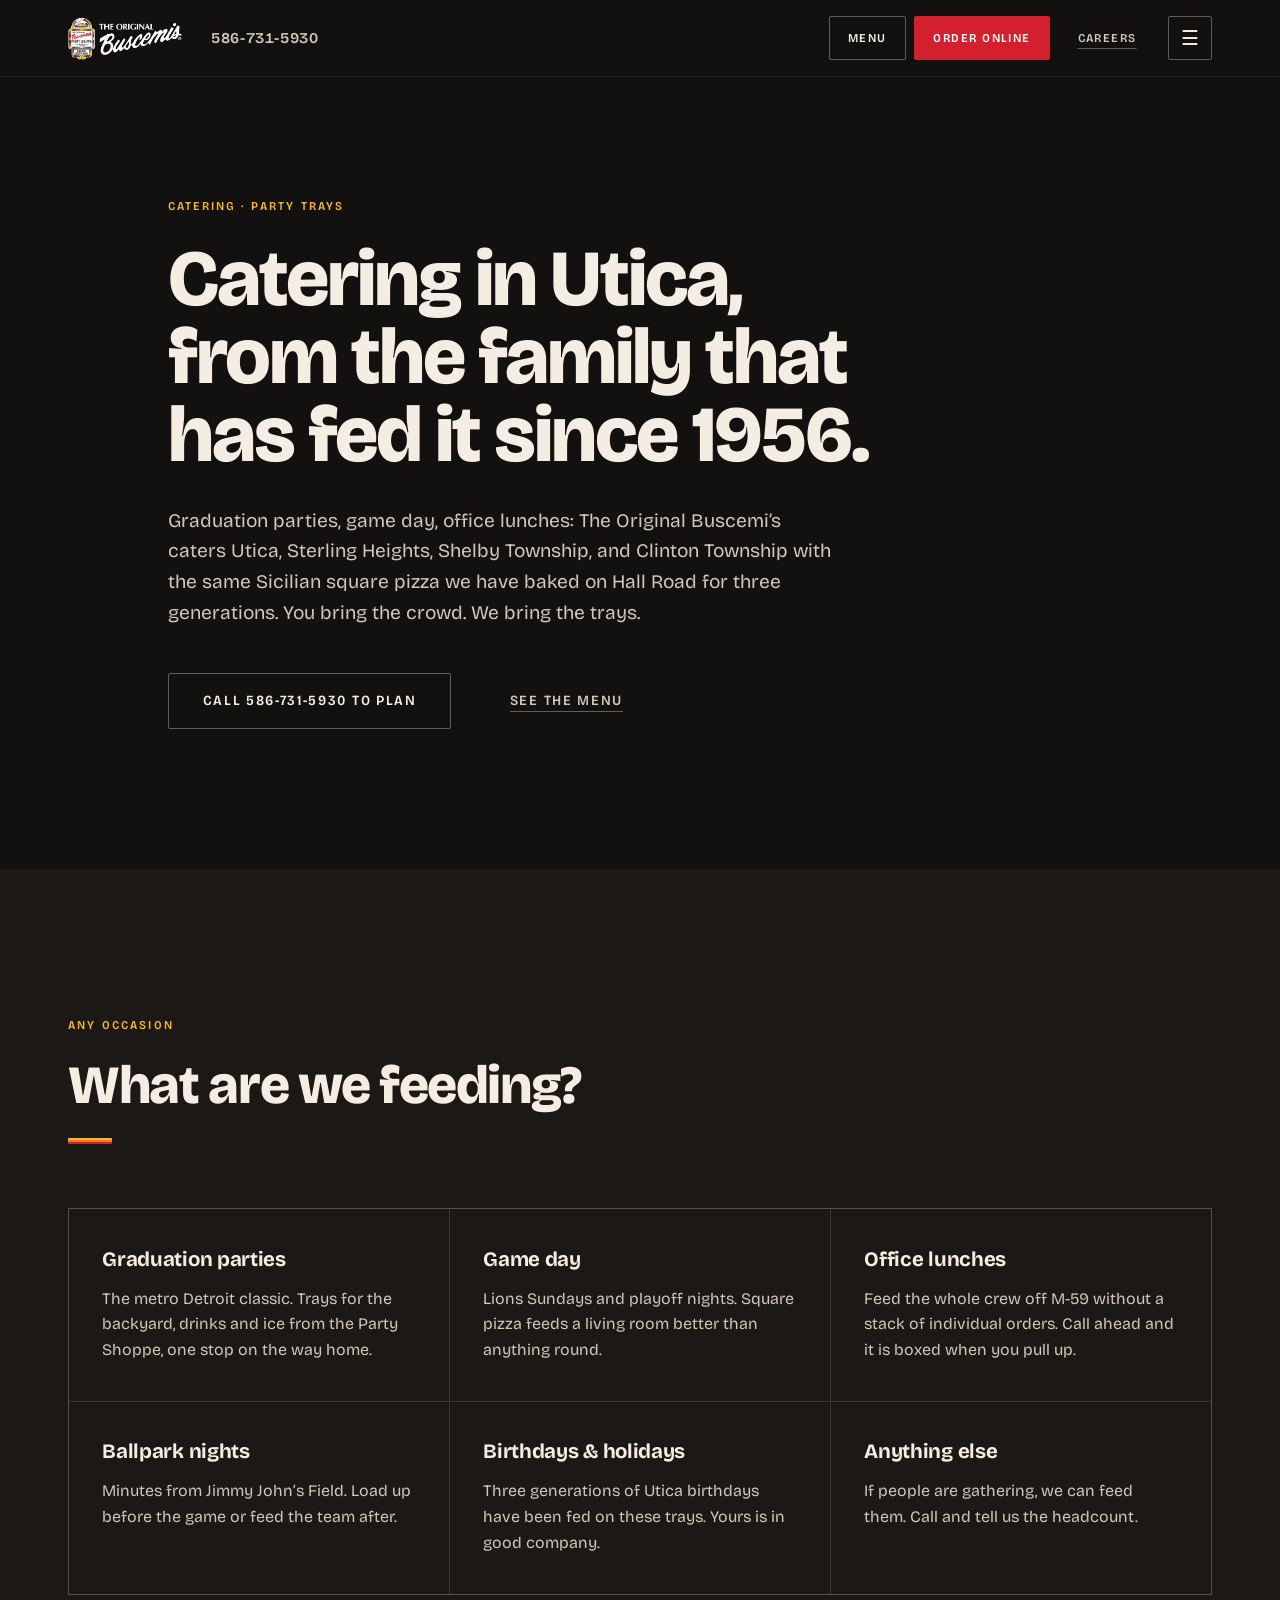
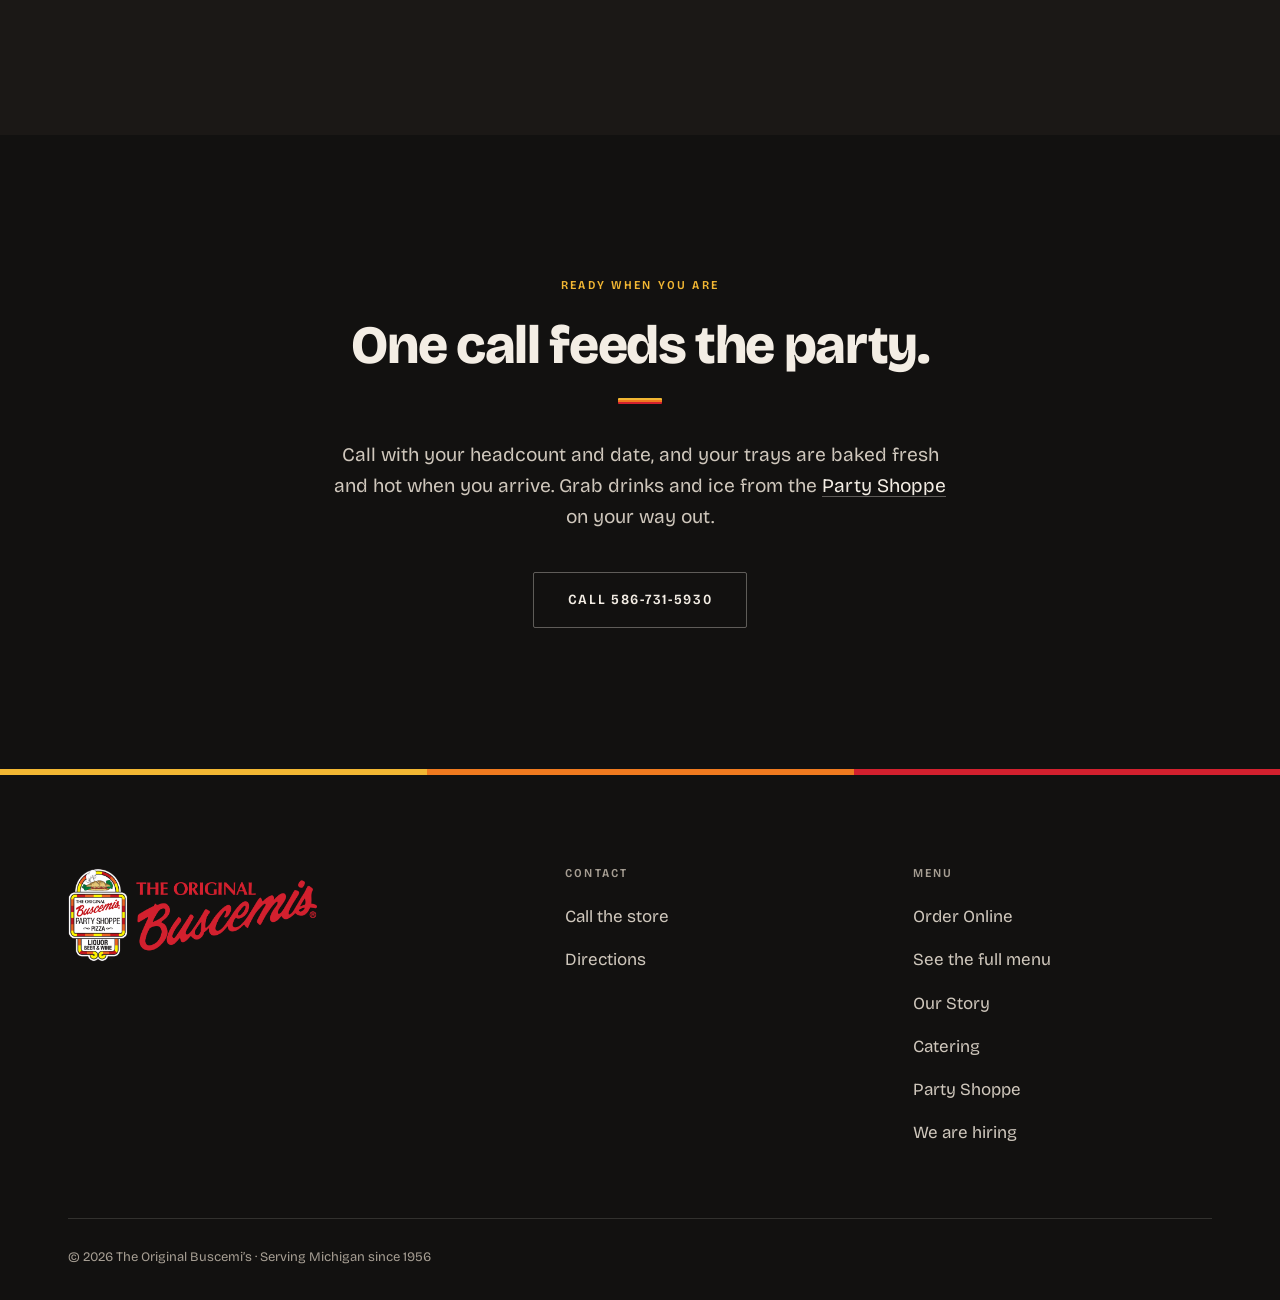
==== commit 086ae88b: "Night Oven redesign: the whole site moves to the dark, photography-first look Every page keeps its c" ====
--- a/catering/index.html
+++ b/catering/index.html
@@ -6,7 +6,7 @@
   <title>Catering in Utica, MI - Party Trays | The Original Buscemi's</title>
   <meta name="description" content="Pizza catering and party trays in Utica, MI from The Original Buscemi's. Sicilian square party trays, salad trays, and cheese bread for graduations, game day, and the office. Call 586-731-5930.">
   <link rel="canonical" href="https://buscemisofutica.com/catering/">
-  <meta name="theme-color" content="#6E1F1F">
+  <meta name="theme-color" content="#121110">
   <link rel="icon" type="image/png" sizes="144x144" href="/assets/favicon.png">
   <link rel="apple-touch-icon" sizes="180x180" href="/assets/apple-touch-icon.png">
   <meta property="og:type" content="website">
@@ -46,8 +46,9 @@
   </script>
   <link rel="preconnect" href="https://fonts.googleapis.com">
   <link rel="preconnect" href="https://fonts.gstatic.com" crossorigin>
-  <link rel="stylesheet" href="https://fonts.googleapis.com/css2?family=Crimson+Pro:wght@700;900&family=Archivo:wght@400;500;600;700&display=swap">
-  <link rel="stylesheet" href="/css/styles.css?v=12a0b0d5">
+  <link rel="stylesheet" href="https://fonts.googleapis.com/css2?family=Bricolage+Grotesque:opsz,wdth,wght@12..96,75..100,200..800&display=swap">
+  <link rel="stylesheet" href="/css/styles.css?v=57d658b1">
+  <link rel="stylesheet" href="/css/pages/catering.css?v=8a440a8b">
 </head>
 <body>
 
@@ -57,7 +58,7 @@
     <div class="container site-header__inner">
       <div class="site-header__left">
       <a class="site-header__logo" href="/" aria-label="The Original Buscemi's home">
-        <img class="site-header__logo-full" src="/assets/logo-lockup-red.png" alt="The Original Buscemi's Party Shoppe Pizza" width="847" height="328">
+        <img class="site-header__logo-full" src="/assets/logo.png" alt="The Original Buscemi's Party Shoppe Pizza" width="847" height="328">
         <img class="site-header__logo-mini" src="/assets/logo-shield.png" alt="The Original Buscemi's" width="208" height="322">
       </a>
       <a class="site-header__phone" href="tel:+15867315930">586-731-5930</a>
@@ -91,58 +92,61 @@
 
   <main id="main">
 
-  <section class="statement" id="top">
-    <div class="container container--narrow">
-      <img class="statement__mark" src="/assets/logo-shield.png" alt="" aria-hidden="true" width="208" height="322">
+  <section class="page-intro" id="top">
+    <div class="container container--narrow page-intro__inner reveal">
       <span class="eyebrow">Catering &middot; Party Trays</span>
       <h1 class="statement-title">Catering in Utica, from the family that has fed it since 1956.</h1>
       <p class="statement__body">Graduation parties, game day, office lunches: The Original Buscemi&rsquo;s caters Utica, Sterling Heights, Shelby Township, and Clinton Township with the same Sicilian square pizza we have baked on Hall Road for three generations. You bring the crowd. We bring the trays.</p>
-      <div class="visit__actions actions--center">
+      <div class="page-intro__actions">
         <a class="btn btn--primary btn--lg" href="tel:+15867315930">Call 586-731-5930 to Plan</a>
         <a class="btn btn--outline btn--lg" href="/menu/">See the Menu</a>
       </div>
     </div>
   </section>
 
-  <section class="section section--center">
-    <div class="container container--narrow">
-      <span class="eyebrow">Any Occasion</span>
-      <h2 class="section-title">What are we feeding?</h2>
-      <hr class="rule">
-      <ul class="menu-items">
-        <li class="menu-item">
+  <section class="occasions">
+    <div class="container">
+      <div class="occasions__head reveal">
+        <span class="eyebrow">Any Occasion</span>
+        <h2 class="section-title">What are we feeding?</h2>
+        <hr class="rule">
+      </div>
+      <ul class="menu-items occasions__grid reveal">
+        <li class="menu-item occasions__item">
           <h3>Graduation parties</h3>
           <p class="menu-item__desc">The metro Detroit classic. Trays for the backyard, drinks and ice from the Party Shoppe, one stop on the way home.</p>
         </li>
-        <li class="menu-item">
+        <li class="menu-item occasions__item">
           <h3>Game day</h3>
           <p class="menu-item__desc">Lions Sundays and playoff nights. Square pizza feeds a living room better than anything round.</p>
         </li>
-        <li class="menu-item">
+        <li class="menu-item occasions__item">
           <h3>Office lunches</h3>
-          <p class="menu-item__desc">Feed the whole crew off M-59 without a stack of individual orders. Call ahead and it is boxed when you pull up.</p>
+          <p class="menu-item__desc">Feed the whole crew off <span class="nowrap">M-59</span> without a stack of individual orders. Call ahead and it is boxed when you pull up.</p>
         </li>
-        <li class="menu-item">
+        <li class="menu-item occasions__item">
           <h3>Ballpark nights</h3>
           <p class="menu-item__desc">Minutes from Jimmy John&rsquo;s Field. Load up before the game or feed the team after.</p>
         </li>
-        <li class="menu-item">
+        <li class="menu-item occasions__item">
           <h3>Birthdays &amp; holidays</h3>
           <p class="menu-item__desc">Three generations of Utica birthdays have been fed on these trays. Yours is in good company.</p>
         </li>
-        <li class="menu-item">
+        <li class="menu-item occasions__item">
           <h3>Anything else</h3>
           <p class="menu-item__desc">If people are gathering, we can feed them. Call and tell us the headcount.</p>
         </li>
       </ul>
     </div>
   </section>
-  <section class="section section--cream section--center">
-    <div class="container container--narrow">
+
+  <section class="closing">
+    <div class="container container--narrow closing__inner reveal">
       <span class="eyebrow">Ready When You Are</span>
       <h2 class="section-title">One call feeds the party.</h2>
-      <p class="square__copy">Call with your headcount and date, and your trays are baked fresh and hot when you arrive. Grab drinks and ice from the <a href="/party-shoppe/">Party Shoppe</a> on your way out.</p>
-      <div class="visit__actions actions--center">
+      <hr class="rule rule--center">
+      <p class="closing__copy">Call with your headcount and date, and your trays are baked fresh and hot when you arrive. Grab drinks and ice from the <a href="/party-shoppe/">Party Shoppe</a> on your way out.</p>
+      <div class="closing__actions">
         <a class="btn btn--primary btn--lg" href="tel:+15867315930">Call 586-731-5930</a>
       </div>
     </div>
@@ -154,7 +158,7 @@
     <div class="container">
       <div class="site-footer__top">
         <div class="site-footer__brand">
-          <img src="/assets/logo-lockup-red.png" alt="The Original Buscemi's" width="847" height="328">
+          <img src="/assets/logo-lockup-red.png" alt="The Original Buscemi's" width="847" height="328" loading="lazy">
         </div>
         <div class="site-footer__col">
           <h2><a href="/#visit">Contact</a></h2>
@@ -167,20 +171,24 @@
           <h2><a href="/menu/">Menu</a></h2>
           <ul>
             <li><a href="/order/" target="_blank" rel="noopener">Order Online</a></li>
+            <li><a href="/menu/">See the full menu</a></li>
             <li><a href="/story/">Our Story</a></li>
             <li><a href="/catering/">Catering</a></li>
             <li><a href="/party-shoppe/">Party Shoppe</a></li>
             <li><a href="/jobs/">We are hiring</a></li>
           </ul>
         </div>
+
       </div>
+
     </div>
+
     <div class="container">
       <p class="site-footer__meta">&copy; 2026 The Original Buscemi&rsquo;s &middot; Serving Michigan since 1956</p>
     </div>
   </footer>
 
-  <script src="/js/main.js?v=b5a3c27f"></script>
+  <script src="/js/main.js?v=eb585bd9"></script>
   <!-- Cloudflare Web Analytics --><script type='module' src='https://static.cloudflareinsights.com/beacon.min.js' data-cf-beacon='{"token": "3487a82a831f48ae997ac0cc13119242"}'></script><!-- End Cloudflare Web Analytics -->
 </body>
 </html>
--- a/css/styles.css
+++ b/css/styles.css
@@ -1,91 +1,99 @@
 /* ==========================================================================
-   The Original Buscemi's - Utica Hall Road
-   Design system: brand tokens, layout, components.
-
-   Layout language follows a modern single-location pizzeria pattern:
-   sparse sections, one full-bleed photo hero, a scrolling ticker, oversized
-   serif statement lines, and a photo carousel. Palette stays Buscemi's:
-   burgundy / red / gold / green on cream.
+   The Original Buscemi's - concept "Night Oven"
+   Dark, photography-first, quiet. One grotesque family (Bricolage Grotesque)
+   does every job through its width and weight axes: wide and heavy for the
+   big lines, normal for reading, slightly condensed uppercase for labels.
+   Brand red appears on the Order Online button and as a hairline. Nothing
+   else is decorated: no gold, no stripes, no borders on photos, no shadows.
    ========================================================================== */
 
 :root {
-  /* ---- Brand palette (unchanged) ---- */
-  --brand-burgundy: #6E1F1F;
-  --brand-burgundy-dark: #4A1414;
-  --brand-red: #D2202E;
-  --brand-red-deep: #A8181F;
-  --brand-gold: #F2C94C;
-  --brand-gold-dark: #C99A1F;
-  /* Sampled from the shield logo's garnish green (dominant pixel shade) */
-  --brand-green: #0B7B3E;
-  --brand-green-dark: #075C2E;
-  --brand-cream: #F8F1DE;
-  --brand-cream-dark: #EDE3C5;
-  --brand-black: #1A1A1A;
-  --brand-charcoal: #2D2D2D;
-  --brand-white: #FFFFFF;
-  --brand-muted: #6B6259;
-
-  /* ---- Type ----
-     Crimson Pro at 900 carries the big statement lines; Archivo handles the
-     tiny uppercase UI text (nav, buttons, eyebrows, ticker). The contrast
-     between the two is most of the personality. */
-  --font-display: "Crimson Pro", "Playfair Display", Georgia, serif;
-  --font-ui: "Archivo", "Inter", system-ui, -apple-system, "Segoe UI", Roboto, sans-serif;
-
-  --container-max: 1280px;
-  --container-narrow: 940px;
-  --gutter: clamp(1rem, 3vw, 2rem);
-
-  /* Vertical rhythm between major sections */
-  --section-y: clamp(3.5rem, 9vw, 7.5rem);
-
-  --radius-sm: 4px;
-  --radius-md: 8px;
-  --radius-pill: 999px;
-  --shadow-card: 0 2px 12px rgba(0, 0, 0, 0.08);
-  --shadow-card-hover: 0 8px 24px rgba(110, 31, 31, 0.18);
-
-  --transition: 200ms ease;
+  --ink-0: #121110;            /* page ground */
+  --ink-1: #1B1816;            /* alternating section ground */
+  --ink-2: #26221F;            /* hover surface, map backing */
+  --paper: #F3EDE4;            /* headlines, primary text */
+  --paper-2: #CFC7BC;          /* body text */
+  --muted: #A69E93;            /* labels, notes */
+  --line: rgba(243, 237, 228, 0.14);
+  --line-strong: rgba(243, 237, 228, 0.34);
+  --red: #D2202E;
+  --red-deep: #B4141F;
+  /* The shield's other colors: the yellow and orange bands, the sprig green. */
+  --gold: #F2B733;
+  --orange: #EF7A1F;
+  --green: #3BA05C;
+  --stripe: linear-gradient(180deg, var(--gold) 0 33.4%, var(--orange) 33.4% 66.7%, var(--red) 66.7% 100%);
+  --stripe-h: linear-gradient(90deg, var(--gold) 0 33.4%, var(--orange) 33.4% 66.7%, var(--red) 66.7% 100%);
+
+  --font: "Bricolage Grotesque", "Helvetica Neue", Helvetica, Arial, sans-serif;
+
+  --container: 1240px;
+  --narrow: 1040px;
+  --gutter: clamp(1.25rem, 4vw, 3rem);
+  --header-h: 76px;
+  --section-y: clamp(5rem, 11vw, 9.5rem);
+
+  --ease: cubic-bezier(0.2, 0.7, 0.2, 1);
+  --t: 220ms;
 }
 
 /* ---------- Reset ---------- */
 *, *::before, *::after { box-sizing: border-box; }
-html { -webkit-text-size-adjust: 100%; scroll-behavior: smooth; }
+
+html {
+  -webkit-text-size-adjust: 100%;
+  scroll-padding-top: calc(var(--header-h) + 1rem);
+  background: var(--ink-0);
+}
+
+@media (prefers-reduced-motion: no-preference) {
+  html { scroll-behavior: smooth; }
+}
 
 body {
   margin: 0;
-  font-family: var(--font-ui);
-  font-size: 16px;
+  font-family: var(--font);
+  font-optical-sizing: auto;
+  font-size: 1.0625rem;
   line-height: 1.6;
-  color: var(--brand-black);
-  background: var(--brand-white);
+  color: var(--paper-2);
+  background: var(--ink-0);
   -webkit-font-smoothing: antialiased;
   -moz-osx-font-smoothing: grayscale;
+  overflow-x: hidden;
 }
 
 img { max-width: 100%; height: auto; display: block; }
 a { color: inherit; text-decoration: none; }
 button { font: inherit; cursor: pointer; }
-
-h1, h2, h3, h4 {
-  font-family: var(--font-display);
-  font-weight: 900;
-  line-height: 1.05;
-  margin: 0 0 0.5em;
-  letter-spacing: -0.01em;
-}
-
+figure { margin: 0; }
 p { margin: 0 0 1rem; }
+
+h1, h2, h3 {
+  font-weight: 800;
+  font-stretch: 100%;
+  line-height: 1.02;
+  letter-spacing: -0.025em;
+  color: var(--paper);
+  margin: 0;
+  text-wrap: balance;
+}
+
+::selection { background: var(--paper); color: var(--ink-0); }
+
+:focus-visible {
+  outline: 2px solid var(--paper);
+  outline-offset: 3px;
+}
 
 .container {
   width: 100%;
-  max-width: var(--container-max);
+  max-width: var(--container);
   margin: 0 auto;
   padding-inline: var(--gutter);
 }
 
-.container--narrow { max-width: var(--container-narrow); }
+.container--narrow { max-width: var(--narrow); }
 
 .sr-only {
   position: absolute;
@@ -97,151 +105,150 @@
   border: 0;
 }
 
-/* Skip link - visible only on keyboard focus */
+.nowrap { white-space: nowrap; }
+
 .skip-link {
   position: absolute;
   left: -9999px;
-  top: 0;
-  z-index: 200;
-  background: var(--brand-red);
-  color: var(--brand-white);
-  padding: 0.75rem 1.25rem;
-  font-size: 0.75rem;
+  top: 0.75rem;
+  z-index: 300;
+  background: var(--paper);
+  color: var(--ink-0);
+  padding: 0.85rem 1.25rem;
+  font-size: 0.8125rem;
+  font-weight: 600;
   letter-spacing: 0.08em;
   text-transform: uppercase;
 }
-.skip-link:focus { left: 0; }
+.skip-link:focus { left: 0.75rem; }
 
 /* ==========================================================================
-   Shared bits
+   Shared type
    ========================================================================== */
 
-/* Tiny uppercase label used above section titles and inside the hero. */
+/* Small tracked label. Slightly condensed so it reads as a different voice
+   from the wide headlines while staying the same family. */
 .eyebrow {
-  display: inline-block;
-  font-family: var(--font-ui);
-  font-size: 0.6875rem;
+  display: inline-flex;
+  align-items: center;
+  gap: 0.85rem;
+  font-size: 0.75rem;
   font-weight: 600;
+  font-stretch: 90%;
   letter-spacing: 0.18em;
   text-transform: uppercase;
-  color: var(--brand-red);
-  margin-bottom: 1rem;
-}
-
-.eyebrow--on-dark { color: var(--brand-gold); }
-
-/* Oversized serif statement line - the signature type treatment. */
+  color: var(--gold);
+  margin-bottom: 1.5rem;
+}
+
+/* The shield's three bands, small, before the story label. */
+.eyebrow--accent::before {
+  content: "";
+  width: 32px;
+  height: 6px;
+  border-radius: 1px;
+  background: var(--stripe);
+  flex: none;
+}
+
 .statement-title {
-  font-family: var(--font-display);
-  font-weight: 900;
-  font-size: clamp(2rem, 5.2vw, 3.75rem);
-  line-height: 1.02;
-  letter-spacing: -0.02em;
-  color: var(--brand-red);
-  margin: 0 0 1.25rem;
-}
-
-.statement-title--ink { color: var(--brand-black); }
+  font-size: clamp(2.5rem, 6.2vw, 5.25rem);
+  line-height: 0.98;
+  max-width: 19ch;
+  margin: 0 0 2rem;
+}
 
 .section-title {
-  font-size: clamp(1.75rem, 3.6vw, 2.75rem);
-  color: var(--brand-burgundy);
-  margin-bottom: 0.75rem;
-}
-
-/* Short gold rule under a section title. */
+  font-size: clamp(2rem, 4.2vw, 3.375rem);
+  margin: 0 0 1.5rem;
+}
+
+/* Short hairline under section titles. Off-white, one pixel. */
 .rule {
-  width: 64px;
-  height: 3px;
+  width: 44px;
+  height: 6px;
   border: 0;
-  background: var(--brand-gold);
-  margin: 0 auto 2.5rem;
-}
-
-.rule--left { margin-inline: 0; }
-
-.section { padding-block: var(--section-y); }
-.section--cream { background: var(--brand-cream); }
-.section--center { text-align: center; }
+  border-radius: 1px;
+  background: var(--stripe);
+  margin: 0 0 2.25rem;
+}
 
 /* ---------- Buttons ----------
-   Small, boxy, uppercase. Solid GREEN is the primary action everywhere (the
-   Italian flag accent); the outline variant is the quieter second option. */
+   Boxy, quiet, 1px. Order Online is the only solid red object on the page. */
 .btn {
   display: inline-flex;
   align-items: center;
   justify-content: center;
   gap: 0.5rem;
+  min-height: 48px;
+  padding: 0.85rem 1.6rem;
+  font-family: var(--font);
+  font-size: 0.8125rem;
+  font-weight: 600;
+  font-stretch: 92%;
+  line-height: 1;
+  letter-spacing: 0.12em;
+  text-transform: uppercase;
   white-space: nowrap;
-  font-family: var(--font-ui);
-  font-size: 0.75rem;
-  font-weight: 600;
-  letter-spacing: 0.14em;
-  text-transform: uppercase;
-  padding: 0.95rem 2rem;
-  border: 2px solid transparent;
-  border-radius: var(--radius-sm);
-  transition: background var(--transition), color var(--transition),
-              border-color var(--transition), transform var(--transition);
-  cursor: pointer;
-}
-
-.btn:hover { transform: translateY(-1px); }
-.btn:focus-visible { outline: 3px solid var(--brand-gold); outline-offset: 2px; }
+  border: 1px solid transparent;
+  border-radius: 2px;
+  transition: background-color var(--t) var(--ease), color var(--t) var(--ease),
+              border-color var(--t) var(--ease), text-decoration-color var(--t) var(--ease);
+}
+
+.btn--green {
+  background: var(--red);
+  border-color: var(--red);
+  color: #FFFFFF;
+}
+.btn--green:hover { background: var(--red-deep); border-color: var(--red-deep); }
 
 .btn--primary,
-.btn--green {
-  background: var(--brand-green);
-  color: var(--brand-white);
-  border-color: var(--brand-green);
-}
-
+.btn--on-dark {
+  background: transparent;
+  color: var(--paper);
+  border-color: var(--line-strong);
+}
 .btn--primary:hover,
-.btn--green:hover {
-  background: var(--brand-green-dark);
-  border-color: var(--brand-green-dark);
-}
-
-/* The header's Menu button stays the original red so the two header actions
-   read as distinct: red opens the menu, green goes to ordering. */
-.site-header__actions .btn--primary {
-  background: var(--brand-red);
-  border-color: var(--brand-red);
-}
-
-.site-header__actions .btn--primary:hover {
-  background: var(--brand-red-deep);
-  border-color: var(--brand-red-deep);
-}
-
+.btn--on-dark:hover {
+  background: var(--paper);
+  color: var(--ink-0);
+  border-color: var(--paper);
+}
+
+/* Tertiary: plain text with an underline that brightens on hover. */
 .btn--outline {
   background: transparent;
-  color: var(--brand-red);
-  border-color: var(--brand-red);
-}
-.btn--outline:hover { background: var(--brand-red); color: var(--brand-white); }
-
-.btn--on-dark {
-  /* Translucent dark backing keeps the white label readable now that the
-     hero scrim is light. */
-  background: rgba(26, 16, 16, 0.35);
-  color: var(--brand-white);
-  border-color: rgba(255, 255, 255, 0.75);
-}
-.btn--on-dark:hover { background: var(--brand-white); color: var(--brand-burgundy); border-color: var(--brand-white); }
-
-.btn--lg { font-size: 0.8125rem; padding: 1.15rem 2.75rem; }
+  color: var(--paper-2);
+  border-color: transparent;
+  padding-inline: 0.25rem;
+  text-decoration: underline;
+  text-decoration-thickness: 1px;
+  text-underline-offset: 6px;
+  text-decoration-color: var(--line-strong);
+}
+.btn--outline:hover { color: var(--green); border-color: var(--green); text-decoration-color: var(--green); }
+
+.btn--lg {
+  min-height: 56px;
+  padding: 1rem 2.1rem;
+  font-size: 0.875rem;
+}
 
 /* ==========================================================================
-   Header - deliberately minimal: logo plus two actions.
+   Header - floats over the hero on a dark blur, stays fixed while scrolling.
    ========================================================================== */
 
 .site-header {
-  position: sticky;
+  position: fixed;
   top: 0;
+  left: 0;
+  right: 0;
   z-index: 100;
-  background: var(--brand-white);
-  border-bottom: 1px solid var(--brand-cream-dark);
+  background: linear-gradient(180deg, rgba(18, 17, 16, 0.88), rgba(18, 17, 16, 0.66));
+  -webkit-backdrop-filter: blur(16px);
+  backdrop-filter: blur(16px);
+  border-bottom: 1px solid rgba(243, 237, 228, 0.08);
 }
 
 .site-header__inner {
@@ -249,1190 +256,756 @@
   align-items: center;
   justify-content: space-between;
   gap: 1rem;
-  min-height: 74px;
-}
-
-/* The phone number wears a quiet outlined box beside the logo. */
-.site-header__phone {
-  border: 2px solid var(--brand-red);
-  border-radius: var(--radius-sm);
-  padding: 0.55rem 0.9rem;
-}
-
-/* Logo and phone number ride together on the left. */
+  min-height: var(--header-h);
+}
+
 .site-header__left {
   display: flex;
   align-items: center;
-  gap: clamp(0.5rem, 2vw, 1.25rem);
+  gap: clamp(0.75rem, 2vw, 1.75rem);
   min-width: 0;
 }
 
-/* Hamburger toggle for the nav overlay - the word "Menu" in the header now
-   means the food menu page, so site navigation lives behind this icon. */
+.site-header__logo { flex: none; display: inline-flex; }
+.site-header__logo img { height: 44px; width: auto; }
+.site-header__logo-mini { display: none; }
+
+.site-header__phone {
+  display: inline-flex;
+  align-items: center;
+  min-height: 44px;
+  padding-inline: 0.25rem;
+  font-size: 0.9375rem;
+  font-weight: 600;
+  letter-spacing: 0.04em;
+  font-variant-numeric: tabular-nums;
+  color: var(--paper-2);
+  white-space: nowrap;
+  transition: color var(--t) var(--ease);
+}
+.site-header__phone:hover { color: var(--paper); }
+
+.site-header__actions {
+  display: flex;
+  align-items: center;
+  gap: 0.5rem;
+}
+
+.site-header__actions .btn {
+  min-height: 44px;
+  padding: 0 1.15rem;
+  font-size: 0.75rem;
+}
+
 .site-header__burger {
-  background: transparent;
-  border: 0;
   display: inline-flex;
   align-items: center;
   justify-content: center;
-  min-width: 44px;
-  min-height: 44px;
-  padding: 0.35rem 0.5rem;
-  font-size: 1.6rem;
+  width: 44px;
+  height: 44px;
+  padding: 0;
+  margin-left: 0.25rem;
+  background: transparent;
+  border: 1px solid var(--line-strong);
+  border-radius: 2px;
+  color: var(--paper);
+  font-size: 1.25rem;
   line-height: 1;
-  color: var(--brand-burgundy);
-  border-radius: var(--radius-sm);
-  transition: color var(--transition), background var(--transition);
-}
-
-.site-header__burger:hover {
-  color: var(--brand-red);
-  background: var(--brand-cream);
-}
-
-.site-header__burger:focus-visible {
-  outline: 3px solid var(--brand-gold);
-  outline-offset: 2px;
-}
-
-/* The full brand lockup (shield + script), recolored to the brand red so the
-   script survives the white header - logo-lockup-red.png is generated from
-   logo.png, whose original script is white. On small screens the lockup gets
-   crushed by the action buttons, so the compact shield takes over. */
-.site-header__logo { flex-shrink: 0; }
-
-.site-header__logo img {
-  height: 54px;
-  width: auto;
-}
-
-.site-header__logo-mini { display: none; }
-
-.site-header__actions {
-  display: flex;
-  align-items: center;
-  gap: 0.625rem;
-}
-
-/* Phone number to the left of the Menu button: same small-caps voice as the
-   buttons, no box, tap-to-call. */
-.site-header__phone {
-  font-family: var(--font-ui);
-  font-size: 0.875rem;
-  font-weight: 700;
-  letter-spacing: 0.12em;
-  color: var(--brand-red);
-  margin-right: 0.5rem;
-  white-space: nowrap;
-  transition: color var(--transition);
-  /* Finger-sized hit area without changing the visual size */
-  display: inline-flex;
-  align-items: center;
-  min-height: 44px;
-  padding-inline: 0.4rem;
-}
-
-.site-header__phone:hover { color: var(--brand-red); }
-
-/* Compact header buttons */
-.site-header__actions .btn {
-  padding: 0.7rem 1.35rem;
-  font-size: 0.6875rem;
-  letter-spacing: 0.12em;
-}
-
-/* The nav panel toggle. On desktop it opens the same overlay - matching the
-   reference pattern where navigation lives in a panel, not a menu bar. */
+  transition: background-color var(--t) var(--ease), color var(--t) var(--ease);
+}
+.site-header__burger:hover { background: var(--paper); color: var(--ink-0); }
+
+/* ---------- Nav panel ---------- */
 .nav-panel {
   position: fixed;
   inset: 0;
   z-index: 150;
-  background: var(--brand-burgundy);
-  color: var(--brand-white);
+  background: var(--ink-0);
+  color: var(--paper);
   display: flex;
   overflow-y: auto;
   opacity: 0;
   visibility: hidden;
-  transform: translateY(-8px);
-  transition: opacity var(--transition), transform var(--transition), visibility var(--transition);
-}
-
-.nav-panel[data-open="true"] {
-  opacity: 1;
-  visibility: visible;
-  transform: translateY(0);
-}
-
-/* margin:auto centers when content fits and degrades to scrollable
-   top-alignment on short landscape phones (grid place-items clipped). */
-.nav-panel nav { margin: auto; padding-block: 4.5rem 2rem; }
+  transition: opacity 280ms var(--ease), visibility 280ms var(--ease);
+}
+
+.nav-panel[data-open="true"] { opacity: 1; visibility: visible; }
+
+.nav-panel nav {
+  margin: auto;
+  width: 100%;
+  max-width: var(--narrow);
+  padding: 5.5rem var(--gutter) 3rem;
+}
 
 .nav-panel__close {
   position: absolute;
-  top: 1.5rem;
+  top: 1rem;
   right: var(--gutter);
-  background: none;
-  border: 0;
-  color: var(--brand-white);
-  font-size: 2rem;
-  line-height: 1;
-  padding: 0.5rem;
+  width: 48px;
+  height: 48px;
   display: inline-flex;
   align-items: center;
   justify-content: center;
-  min-width: 44px;
-  min-height: 44px;
-}
+  padding: 0;
+  background: none;
+  border: 1px solid var(--line-strong);
+  border-radius: 2px;
+  color: var(--paper);
+  font-size: 1.75rem;
+  line-height: 1;
+  transition: background-color var(--t) var(--ease), color var(--t) var(--ease);
+}
+.nav-panel__close:hover { background: var(--paper); color: var(--ink-0); }
 
 .nav-panel__list {
   list-style: none;
   margin: 0;
   padding: 0;
-  text-align: center;
-}
-
-.nav-panel__list li { margin-block: 0.35rem; }
+  border-top: 1px solid var(--line);
+}
+
+.nav-panel__list li { border-bottom: 1px solid var(--line); }
 
 .nav-panel__list a {
-  font-family: var(--font-display);
-  font-weight: 900;
-  font-size: clamp(1.75rem, 6vw, 3rem);
-  line-height: 1.25;
-  color: var(--brand-white);
-  transition: color var(--transition);
-}
-
-.nav-panel__list a:hover { color: var(--brand-gold); }
+  display: block;
+  padding: 0.85rem 0;
+  font-size: clamp(1.75rem, 5vw, 3.25rem);
+  font-weight: 700;
+  font-stretch: 100%;
+  letter-spacing: -0.025em;
+  line-height: 1.1;
+  color: var(--paper);
+  transition: color var(--t) var(--ease), padding-left 280ms var(--ease);
+}
+.nav-panel__list a:hover { color: var(--muted); padding-left: 0.5rem; }
 
 .nav-panel__meta {
-  margin-top: 2.5rem;
-  text-align: center;
-  font-size: 0.75rem;
-  letter-spacing: 0.14em;
+  margin: 2rem 0 0;
+  font-size: 0.8125rem;
+  font-weight: 600;
+  font-stretch: 90%;
+  letter-spacing: 0.12em;
   text-transform: uppercase;
-  color: rgba(255, 255, 255, 0.72);
-}
+  color: var(--muted);
+}
+.nav-panel__meta a { color: var(--paper-2); }
+.nav-panel__meta a:hover { color: var(--paper); }
 
 /* ==========================================================================
-   Hero - full-bleed photo, minimal type over it.
+   Hero - the pizza fills the viewport; the white script sits over it.
    ========================================================================== */
 
 .hero {
   position: relative;
-  min-height: min(86vh, 780px);
-  display: grid;
-  /* Buttons anchor low so the photo (sign, storefront) stays unobstructed. */
-  place-items: end center;
-  text-align: center;
-  color: var(--brand-white);
-  background: var(--brand-burgundy-dark);
+  height: clamp(620px, 100svh, 940px);
+  display: flex;
+  background: var(--ink-0);
   overflow: hidden;
 }
 
-/* The photo itself, plus a scrim so type stays legible over any image. */
-.hero__media {
-  position: absolute;
-  inset: 0;
-}
-
-.hero__media picture {
-  display: block;
-  width: 100%;
-  height: 100%;
-}
+.hero__media { position: absolute; inset: 0; }
+
+.hero__media picture { display: block; width: 100%; height: 100%; }
 
 .hero__media img {
   width: 100%;
   height: 100%;
   object-fit: cover;
-  /* No filter: the hero is a properly exposed camera shot now. The old
-     saturation/contrast grade existed to rescue a hazy 680px web save. */
-}
-
+  object-position: 50% 45%;
+  filter: saturate(1.02) brightness(0.94);
+}
+
+/* Dark at the top for the header, dark at the bottom for the buttons, a soft
+   pool behind the logo, a lens-style vignette at the edges (which also puts
+   the box and the bag in the corners to sleep), and the food left honest in
+   between. */
 .hero__media::after {
   content: "";
   position: absolute;
   inset: 0;
-  /* NO flat tint - a brand-colored wash makes the photo read as a filtered
-     graphic. Instead: a neutral lens-style vignette (edges only) plus a soft
-     dark pool centred behind the type. The photo's own colors stay true, so
-     it looks like the picture that was actually taken. */
+  /* The storefront stays honest up top; the lower half falls into the page's
+     black so the white script and the buttons sit on darkness, like the sign
+     lit at dusk. A light touch at the very top keeps the header legible. */
   background:
-    radial-gradient(ellipse 44% 36% at 50% 54%, rgba(10, 8, 8, 0.34), rgba(10, 8, 8, 0) 72%),
-    linear-gradient(180deg, rgba(0, 0, 0, 0.16) 0%, rgba(0, 0, 0, 0) 30%, rgba(0, 0, 0, 0) 68%, rgba(0, 0, 0, 0.26) 100%);
-}
-
-/* Fallback when no hero photo has been supplied yet. */
-.hero__media--empty {
-  background:
-    repeating-linear-gradient(45deg, var(--brand-burgundy) 0 28px, var(--brand-burgundy-dark) 28px 56px);
-}
-.hero__media--empty::after { background: rgba(26, 16, 16, 0.35); }
+    linear-gradient(180deg, rgba(18, 17, 16, 0.55) 0%, rgba(18, 17, 16, 0.05) 22%, rgba(18, 17, 16, 0) 38%, rgba(18, 17, 16, 0.55) 62%, rgba(18, 17, 16, 0.96) 100%);
+}
 
 .hero__inner {
   position: relative;
   z-index: 1;
-  padding-block: clamp(4rem, 12vw, 8rem);
+  display: grid;
+  grid-template-rows: 1.6fr auto auto 0.35fr auto;
+  justify-items: center;
+  align-items: center;
+  height: 100%;
+  padding-top: var(--header-h);
+  padding-bottom: clamp(1.5rem, 3vw, 2.5rem);
+  text-align: center;
+}
+
+.hero__logo {
+  grid-row: 2;
+  width: clamp(260px, 38vw, 520px);
+  height: auto;
+  filter: drop-shadow(0 6px 28px rgba(0, 0, 0, 0.45));
 }
 
 .hero__actions {
-  margin-top: 2.5rem;
+  grid-row: 3;
   display: flex;
   flex-wrap: wrap;
   justify-content: center;
   gap: 0.75rem;
-}
-
-/* ==========================================================================
-   Party Shoppe page - card grid for the shelves section, plus centered
-   button rows and a left-aligned FAQ variant reused by subpages.
-   ========================================================================== */
-
-.shoppe-grid {
+  margin-top: clamp(2rem, 4vw, 3rem);
+}
+
+/* The old ticker, now one still line at the foot of the hero. */
+.hero__tagline {
+  grid-row: 5;
   list-style: none;
-  display: grid;
-  grid-template-columns: repeat(3, 1fr);
-  gap: 1.25rem;
-  padding: 0;
   margin: 0;
-  text-align: left;
-}
-
-@media (max-width: 760px) {
-  .shoppe-grid { grid-template-columns: 1fr; }
-}
-
-.shoppe-card {
-  background: var(--brand-white);
-  border-radius: var(--radius-md);
-  box-shadow: var(--shadow-card);
-  overflow: hidden; /* keeps the photo corners inside the card radius */
-}
-
-.shoppe-card__photo {
+  padding: 1.35rem 0 0;
   width: 100%;
-  aspect-ratio: 4 / 3;
-  object-fit: cover;
-}
-
-.shoppe-card__body { padding: 1.5rem; }
-
-.shoppe-card h3 {
-  font-size: 1.35rem;
-  color: var(--brand-burgundy);
-  margin-bottom: 0.5rem;
-}
-
-.shoppe-card p { margin: 0; color: var(--brand-black); }
-
-.actions--center { justify-content: center; }
-
-@media (max-width: 640px) {
-  .actions--center .btn--lg { flex: 1 1 100%; min-width: 0; padding-inline: 1.25rem; }
-}
-
-.faq--left { text-align: left; }
-
-/* Photo-beside-text row for the party-tray list: portrait food shot on the
-   left, tray descriptions on the right; stacks on narrow screens. */
-.tray-media {
-  display: grid;
-  grid-template-columns: minmax(260px, 340px) 1fr;
-  gap: 2.25rem;
-  align-items: center;
-  margin-bottom: 1.5rem;
-}
-
-.tray-media__photo {
-  margin: 0;
-}
-
-.tray-media__photo img {
-  width: 100%;
-  border-radius: var(--radius-md);
-  box-shadow: var(--shadow-card-hover);
-}
-
-.tray-media__copy {
-  text-align: left;
-}
-
-.tray-media__copy h3 {
-  font-size: clamp(1.5rem, 2.6vw, 2rem);
-  color: var(--brand-burgundy);
-  margin-bottom: 0.75rem;
-}
-
-.tray-media__copy p {
-  margin-bottom: 1.75rem;
-}
-
-@media (max-width: 760px) {
-  .tray-media { grid-template-columns: 1fr; }
-  .tray-media__photo { max-width: 340px; margin: 0 auto; }
-  .tray-media__copy { text-align: center; }
-  .tray-media__copy .visit__actions { justify-content: center; }
-}
-
-/* ==========================================================================
-   Menu page - category blocks with a two-column item grid, optional
-   section photo, and small size lines in place of prices.
-   ========================================================================== */
-
-.menu-cat { margin-bottom: 3.5rem; }
-.menu-cat:last-of-type { margin-bottom: 2rem; }
-
-.menu-cat__photo {
-  margin: 0 auto 2rem;
-  max-width: 420px;
-}
-
-.menu-cat__photo img {
-  width: 100%;
-  border-radius: var(--radius-md);
-  box-shadow: var(--shadow-card-hover);
-}
-
-.menu-cat__note {
-  font-weight: 600;
-  color: var(--brand-red);
-  margin-bottom: 1.5rem;
-}
-
-.menu-items {
-  list-style: none;
-  display: grid;
-  grid-template-columns: repeat(2, 1fr);
-  gap: 1.75rem 2.75rem;
-  padding: 0;
-  margin: 0;
-  text-align: left;
-}
-
-@media (max-width: 900px) {
-  .menu-items { grid-template-columns: 1fr; }
-}
-
-/* Item thumbnail from the shop's branded food photography: small square
-   crop biased toward the lower half, where the food sits under the
-   chalkboard logo header. */
-.menu-item--thumb {
-  display: grid;
-  grid-template-columns: 180px minmax(0, 1fr);
-  column-gap: 1.25rem;
-}
-
-.menu-item--thumb h3,
-.menu-item--thumb p { grid-column: 2; }
-
-.menu-item__thumb {
-  grid-column: 1;
-  grid-row: 1 / span 3;
-  width: 180px;
-  height: 122px;
-  object-fit: cover;
-  border-radius: var(--radius-md);
-  box-shadow: var(--shadow-card);
-}
-
-.menu-item h3 a {
-  display: inline-block;
-  padding-block: 0.55rem;
-  margin-block: -0.55rem;
-  text-decoration: underline;
-  text-decoration-color: var(--brand-gold);
-  text-underline-offset: 3px;
-}
-
-.menu-item h3 a:hover {
-  color: var(--brand-red);
-  text-decoration: underline;
-  text-underline-offset: 3px;
-}
-
-.menu-item h3 {
-  font-family: var(--font-display);
-  font-weight: 700;
-  font-size: 1.3rem;
-  color: var(--brand-burgundy);
-  margin-bottom: 0.3rem;
-}
-
-.menu-item__desc {
-  margin-bottom: 0.35rem;
-  color: var(--brand-black);
-  overflow-wrap: break-word;
-}
-
-/* Phones: the fixed 180px photo column starves the text, so each item
-   stacks - photo on top at full width, words below. */
-@media (max-width: 480px) {
-  .menu-item--thumb { grid-template-columns: 1fr; }
-  .menu-item--thumb h3,
-  .menu-item--thumb p { grid-column: 1; }
-  .menu-item__thumb {
-    grid-column: 1;
-    grid-row: 1;
-    width: 100%;
-    height: auto;
-    aspect-ratio: 560 / 380;
-    margin-bottom: 0.85rem;
-  }
-}
-
-.menu-item__sizes {
-  font-size: 0.85rem;
-  font-weight: 600;
-  letter-spacing: 0.04em;
-  text-transform: uppercase;
-  color: var(--brand-red);
-  margin-bottom: 0;
-}
-
-.menu-page .section-title,
-.menu-page .rule { text-align: center; }
-
-.menu-page__note a {
-  color: var(--brand-red);
-  font-weight: 600;
-  text-decoration: underline;
-  text-underline-offset: 3px;
-}
-
-.menu-page__note {
-  text-align: center;
-  margin-top: 1.5rem;
-  font-size: 0.9rem;
-  color: var(--brand-charcoal);
-}
-
-/* Careers page: native application form styled to the site, posting into
-   the hiring backend invisibly. */
-.apply-form {
-  max-width: 640px;
-  margin: 1.5rem auto 0;
-  background: var(--brand-white);
-  border-radius: var(--radius-md);
-  box-shadow: var(--shadow-card);
-  padding: 2rem clamp(1.25rem, 4vw, 2.5rem) 2.25rem;
-  text-align: left;
-}
-
-.apply-form__field { margin-bottom: 1.4rem; }
-
-.apply-form__field label {
-  display: block;
-  font-family: var(--font-ui);
-  font-size: 0.8125rem;
-  font-weight: 700;
-  letter-spacing: 0.1em;
-  text-transform: uppercase;
-  color: var(--brand-black);
-  margin-bottom: 0.45rem;
-}
-
-.apply-form__field label span { color: var(--brand-red); }
-
-.apply-form__optional {
-  font-style: normal;
-  font-weight: 600;
-  font-size: 0.6875rem;
-  letter-spacing: 0.08em;
-  color: var(--brand-muted);
-  margin-left: 0.35rem;
-}
-
-.apply-form__field input,
-.apply-form__field textarea {
-  width: 100%;
-  font: inherit;
-  color: var(--brand-black);
-  border: 1px solid #D6D3CC;
-  border-radius: var(--radius-sm);
-  padding: 0.85rem 1rem;
-  transition: border-color var(--transition);
-}
-
-.apply-form__field textarea { resize: vertical; }
-
-.apply-form__field input:focus,
-.apply-form__field textarea:focus {
-  outline: none;
-  border-color: var(--brand-red);
-}
-
-.apply-form__submit { width: 100%; }
-
-.apply-form__thanks {
-  max-width: 640px;
-  margin: 1.5rem auto 0;
-  background: var(--brand-white);
-  border-radius: var(--radius-md);
-  box-shadow: var(--shadow-card);
-  padding: 2.5rem 2rem;
-}
-
-.apply-form__thanks h3 {
-  color: var(--brand-green);
-  font-size: 1.75rem;
-  margin-bottom: 0.5rem;
-}
-
-.apply-form__thanks p { margin: 0; }
-
-/* Careers page: the application form embeds on the page (no bounce to an
-   external tab), framed like a card. */
-.apply-embed {
-  background: var(--brand-white);
-  border-radius: var(--radius-md);
-  box-shadow: var(--shadow-card);
-  padding: 0.75rem;
-  margin-top: 1.5rem;
-}
-
-.apply-embed iframe {
-  width: 100%;
-  height: 1100px;
-  border: 0;
-  display: block;
-  border-radius: var(--radius-sm);
-}
-
-/* ==========================================================================
-   Ticker - continuously scrolling band of short brand phrases.
-   ========================================================================== */
-
-.ticker {
-  background: var(--brand-red);
-  color: var(--brand-white);
-  padding-block: 0.9rem;
-  overflow: hidden;
-}
-
-.ticker__track {
-  display: flex;
-  width: max-content;
-  gap: 0;
-  animation: ticker-scroll 32s linear infinite;
-}
-
-/* Each group is one full copy of the phrase list. */
-.ticker__group { display: flex; align-items: center; }
-
-.ticker__item {
-  display: inline-flex;
-  align-items: center;
-  padding-inline: 2rem;
-  font-size: 0.8125rem;
-  font-weight: 600;
-  letter-spacing: 0.2em;
-  text-transform: uppercase;
-  white-space: nowrap;
-}
-
-/* The lockup image riding among the phrases: sized to the text line so the
-   band keeps its height. Width/height attrs pin the aspect before load. */
-.ticker__item--logo img {
-  display: block;
-  height: 2.1rem;
-  width: auto;
-}
-
-/* The track holds FOUR identical copies of the phrase list, so shifting by
-   exactly one copy (-25%) loops seamlessly - and the remaining three copies
-   keep even the widest viewport covered right up to the reset instant. */
-@keyframes ticker-scroll {
-  from { transform: translateX(0); }
-  to   { transform: translateX(-25%); }
-}
-
-@media (prefers-reduced-motion: reduce) {
-  .ticker__track { animation: none; }
-  .ticker { overflow-x: auto; }
-}
-
-/* ==========================================================================
-   Statement - one oversized serif line and a single call to action.
-   ========================================================================== */
-
-/* Matted photos peeking in from the section edges, tilted like prints laid
-   around the text. Decorative: hidden from screen readers and from narrow
-   viewports, where they would crowd the statement. */
-.statement__print {
-  position: absolute;
-  margin: 0;
-  background: var(--brand-white);
-  padding: 6px;
-  border-radius: 2px;
-  box-shadow: var(--shadow-card-hover);
-  pointer-events: none;
-  z-index: 0;
-}
-
-.statement__print img {
-  display: block;
-  width: clamp(180px, 17vw, 250px);
-  border-radius: 1px;
-}
-
-/* Six prints, three per side: tops largest at the edges, middles tucked
-   inward, lows back out - alternating tilts, so the set reads as a casual
-   scatter of old photos rather than a grid. */
-/* Every print sits fully INSIDE the section - no edge bleed, so nothing gets
-   clipped. Tops hang from the top, lows anchor to the bottom. */
-.statement__print--l1 { left: 1%;   top: 3%;    transform: rotate(-5deg); }
-.statement__print--l2 { left: 2.5%; top: 38%;   transform: rotate(3deg); }
-.statement__print--l3 { left: 1%;   bottom: 3%; transform: rotate(-4deg); }
-.statement__print--r1 { right: 1%;   top: 3%;    transform: rotate(4deg); }
-.statement__print--r2 { right: 2.5%; top: 42%;   transform: rotate(-3deg); }
-.statement__print--r3 { right: 1%;   bottom: 3%; transform: rotate(5deg); }
-
-/* The two landscape photos are short at standard width, which left a hole in
-   the right column - render them wider so their height fills it. Widths are
-   capped at each photo's native resolution so nothing gets upscaled soft:
-   the Model T source is 257px wide, the building 386px. */
-.statement__print--l2 img,
-.statement__print--l3 img { width: clamp(150px, 13vw, 200px); }
-
-/* Landscape photos on the right run wider so their height fills the column
-   (capped at native resolution: Model T 257px, building 340px source). */
-.statement__print--r2 img { width: clamp(200px, 18vw, 255px); }
-.statement__print--r3 img { width: clamp(250px, 22vw, 320px); }
-
-@media (max-width: 1100px) {
-  .statement__print { display: none; }
-}
-
-/* While the prints are visible, the title must fit the corridor between the
-   two photo stacks. The deepest inward reach is r2: 2.5% inset + 18vw photo
-   + mat, so cap the line at the space that leaves, with breathing room -
-   the 940px column alone overruns the prints on mid-width screens. */
-@media (min-width: 1101px) {
-  .statement-title {
-    max-width: min(100%, 59vw - 64px);
-    margin-inline: auto;
-    /* Track the corridor: full 60px type in a 614px column stacks 5 lines,
-       so let the size ride 4.6vw until the cap - keeps the wrap at 4 lines. */
-    font-size: clamp(2rem, 4.6vw, 3.75rem);
-  }
-}
-
-.statement {
-  position: relative;
-  overflow: hidden; /* clips the edge-bleeding prints, no sideways scroll */
-  text-align: center;
-  padding-block: var(--section-y);
-  background: var(--brand-white);
-}
-
-.statement > .container { position: relative; z-index: 1; }
-
-/* Compact variant for utility pages (menu): same voice, half the ceremony -
-   smaller line, tighter padding, no shield mark, so content starts high. */
-.statement--compact { padding-block: clamp(2rem, 4vw, 3rem); }
-
-.statement--compact .statement-title {
-  font-size: clamp(1.6rem, 3.2vw, 2.4rem);
-  margin-bottom: 0.75rem;
-}
-
-.statement--compact .statement__body {
-  margin-bottom: 0;
-  font-size: 1rem;
-}
-
-.statement--compact .statement__body a { text-decoration: underline; text-underline-offset: 3px; }
-
-.statement--compact .visit__actions { margin-top: 1.4rem; }
-
-/* Careers page: the section label reads bigger than a standard eyebrow. */
-#apply .eyebrow { font-size: 1.05rem; }
-
-/* Shorter tail on the apply section, with the three perks as a compact row
-   under the form. */
-#apply { padding-bottom: clamp(2rem, 4vw, 3rem); }
-
-.apply-perks__label {
-  margin: 2.25rem 0 0.6rem;
-  font-family: var(--font-display);
-  font-weight: 900;
-  font-size: clamp(1.4rem, 2.6vw, 1.9rem);
-  letter-spacing: -0.01em;
-  color: var(--brand-burgundy);
-}
-
-.apply-perks__rule { margin: 0 auto 1.4rem; }
-
-.apply-perks {
-  list-style: none;
   display: flex;
   flex-wrap: wrap;
   justify-content: center;
-  gap: 0.75rem 2.25rem;
+  border-top: 1px solid rgba(243, 237, 228, 0.18);
+  font-size: 0.75rem;
+  font-weight: 600;
+  font-stretch: 90%;
+  letter-spacing: 0.18em;
+  text-transform: uppercase;
+  color: rgba(243, 237, 228, 0.78);
+}
+
+.hero__tagline li {
+  position: relative;
+  padding-inline: 1.5rem;
+  line-height: 1.6;
+}
+
+.hero__tagline li + li::before {
+  content: "";
+  position: absolute;
+  left: 0;
+  top: 50%;
+  width: 1px;
+  height: 0.9em;
+  transform: translateY(-50%);
+  background: rgba(243, 237, 228, 0.3);
+}
+
+/* ==========================================================================
+   Statement - big white type on black, heritage prints in one quiet row.
+   ========================================================================== */
+
+.statement {
+  background: var(--ink-0);
+  padding-block: var(--section-y);
+}
+
+.statement__body {
+  font-size: clamp(1.0625rem, 1.5vw, 1.25rem);
+  line-height: 1.6;
+  color: var(--paper-2);
+  max-width: 56ch;
+  margin: 0 0 2.5rem;
+}
+
+.statement__prints {
+  display: grid;
+  grid-template-columns: repeat(3, 1fr);
+  gap: clamp(0.75rem, 1.5vw, 1.25rem);
+  margin-top: clamp(4rem, 8vw, 6.5rem);
+  padding-top: 2.5rem;
+  border-top: 1px solid var(--line);
+}
+
+.statement__print {
   margin: 0;
-  padding: 0;
-}
-
-.apply-perks li {
-  display: flex;
-  align-items: center;
-  gap: 0.55rem;
+  aspect-ratio: 4 / 3;
+  overflow: hidden;
+  background: var(--ink-1);
+}
+
+.statement__print img {
+  width: 100%;
+  height: 100%;
+  object-fit: cover;
+  filter: grayscale(1) contrast(1.02);
+  opacity: 0.92;
+  transition: opacity 400ms var(--ease), transform 600ms var(--ease);
+}
+
+/* The line drawing is ink on white; inverted it becomes a chalk sketch. */
+.statement__print--sketch img { filter: grayscale(1) invert(1) contrast(0.9); object-fit: contain; padding: 6%; }
+
+.statement__print:hover img { opacity: 1; transform: scale(1.03); }
+
+/* ==========================================================================
+   The Square - big photo on the left edge, explainer and FAQ on the right.
+   ========================================================================== */
+
+.square {
+  background: var(--ink-1);
+  display: grid;
+  grid-template-columns: minmax(0, 46fr) minmax(0, 54fr);
+}
+
+.square__media { position: relative; }
+
+.square__media img {
+  position: sticky;
+  top: var(--header-h);
+  width: 100%;
+  height: calc(100svh - var(--header-h));
+  max-height: 880px;
+  object-fit: cover;
+  object-position: 50% 50%;
+}
+
+.square__text {
+  padding: var(--section-y) clamp(1.25rem, 6vw, 6.5rem);
+  max-width: 44rem;
+}
+
+.square__copy {
+  font-size: 1.0625rem;
+  color: var(--paper-2);
+  margin: 0 0 1.25rem;
+  max-width: 58ch;
+}
+
+.square__copy a,
+.faq__a a {
+  color: var(--paper);
+  text-decoration: underline;
+  text-decoration-thickness: 1px;
+  text-underline-offset: 4px;
+  text-decoration-color: var(--line-strong);
+  transition: text-decoration-color var(--t) var(--ease);
+}
+.square__copy a:hover,
+.faq__a a:hover { text-decoration-color: var(--paper); }
+
+.faq {
+  margin-top: 3.5rem;
+  border-top: 1px solid var(--line);
+}
+
+.faq__q {
+  font-size: 1.25rem;
   font-weight: 700;
-  color: var(--brand-black);
-}
-
-.apply-perks li::before {
-  content: "";
-  width: 0.65rem;
-  height: 0.65rem;
-  border-radius: 50%;
-  background: var(--brand-gold);
-}
-
-/* The header Careers button yields on phones - the mobile audit showed the
-   row is already at capacity there. Careers stays in the overlay and footer. */
-@media (max-width: 640px) {
-  .site-header__careers { display: none; }
-}
-
-.statement__body {
-  font-size: clamp(1rem, 1.6vw, 1.125rem);
-  font-weight: 600;
-  color: var(--brand-black);
-  max-width: 62ch;
-  margin: 0 auto 2.25rem;
-}
-
-/* Shield logo as the divider mark above the statement. Uses the cropped
-   shield-only file - the full lockup's script wordmark is white and would
-   be invisible (and look off-centre) on the white background. */
-.statement__mark {
-  width: clamp(72px, 8vw, 104px);
-  margin: 0 auto 1.75rem;
-}
+  letter-spacing: -0.015em;
+  line-height: 1.25;
+  margin: 0;
+  padding-top: 1.5rem;
+}
+
+.faq__a {
+  margin: 0.5rem 0 0;
+  padding-bottom: 1.5rem;
+  border-bottom: 1px solid var(--line);
+  color: var(--muted);
+  font-size: 1rem;
+}
+.faq__a:last-child { border-bottom: 0; padding-bottom: 0; }
 
 /* ==========================================================================
-   Gallery - horizontal scroll-snap carousel of portrait photos.
+   Gallery - one dark strip of photos, edge to edge, drifting on its own.
    ========================================================================== */
 
-/* ---- Detroit-style explainer + FAQ ("The Square") ---- */
-.square__copy {
-  max-width: 62ch;
-  margin: 0 auto 1.25rem;
-  font-size: 1.0625rem;
-  color: var(--brand-black);
-}
-
-.square__copy a { color: var(--brand-red); font-weight: 600; }
-.square__copy a:hover { text-decoration: underline; text-underline-offset: 3px; }
-
-.faq {
-  max-width: 62ch;
-  margin: 3rem auto 0;
-  text-align: left;
-}
-
-.faq__q {
-  font-size: 1.1875rem;
-  color: var(--brand-burgundy);
-  margin: 1.75rem 0 0.4rem;
-  padding-top: 1.5rem;
-  border-top: 1px solid var(--brand-cream-dark);
-}
-
-.faq__q:first-child { border-top: 0; padding-top: 0; margin-top: 0; }
-
-.faq__a {
-  margin: 0;
-  color: var(--brand-muted);
-  font-size: 0.9875rem;
-}
-
-.faq__a a { color: var(--brand-red); font-weight: 600; }
-.faq__a a:hover { text-decoration: underline; text-underline-offset: 3px; }
-
-/* White band - the prints separate from the background via their shadows,
-   like photos laid on a counter. Tighter vertical padding than the default
-   section rhythm so the band hugs the heading and strip. */
 .gallery {
-  position: relative;
-  padding-block: clamp(2.5rem, 5.5vw, 4.5rem) clamp(2rem, 4.5vw, 3.5rem);
-  background: var(--brand-white);
+  background: var(--ink-0);
+  padding-block: var(--section-y);
   overflow: hidden;
 }
 
-.gallery .eyebrow {
-  color: var(--brand-black);
-  font-weight: 700;
-  font-size: 0.8125rem;
-  letter-spacing: 0.2em;
-}
-
-.gallery .section-title {
-  color: var(--brand-red);
-  font-size: clamp(2.5rem, 5.5vw, 4.25rem);
-}
-
-/* On white, the mats need a firmer shadow to read as separate prints. */
-.gallery .gallery__item {
-  box-shadow: 0 6px 22px rgba(26, 26, 26, 0.16), 0 1px 3px rgba(26, 26, 26, 0.10);
-}
-
-.gallery__head {
-  display: flex;
-  align-items: flex-end;
-  justify-content: center;
-  text-align: center;
-  gap: 1rem;
-  margin-bottom: 2rem;
-}
+.gallery__head { margin-bottom: clamp(2rem, 4vw, 3.5rem); }
+.gallery__head .section-title { margin-bottom: 0; }
 
 .gallery__track {
   list-style: none;
   margin: 0;
   padding: 0;
   display: flex;
-  gap: 1rem;
+  gap: 6px;
+  height: clamp(240px, 30vw, 400px);
   overflow-x: auto;
-  /* No scroll-snap: it would fight the pixel-by-pixel auto-drift. */
-  padding-bottom: 1rem;
-  /* Hide the scrollbar entirely - the row drifts on its own and the arrows
-     cover manual movement, so the bar is just noise. */
   scrollbar-width: none;
-}
-
+  -webkit-overflow-scrolling: touch;
+}
 .gallery__track::-webkit-scrollbar { display: none; }
 
-/* Cards sit on the cream background as white photo prints - an even white
-   mat around the image plus a soft shadow, so they read as physical photos
-   rather than images pasted straight onto the section. */
-/* Film strip: the ROW has a fixed height and every photo keeps its natural
-   aspect ratio inside it - portrait stays portrait, square stays square,
-   nothing is ever cropped. That's what makes the strip read as real photos
-   rather than processed tiles, and it means any shape dropped into
-   assets/gallery just works, no per-photo crop tuning. */
 .gallery__item {
-  --card-h: clamp(260px, 30vw, 340px);
-  --mat: 6px; /* white border around each print */
   flex: 0 0 auto;
-  height: var(--card-h);
-  scroll-snap-align: start;
-  background: var(--brand-white);
-  padding: var(--mat);
-  border-radius: 2px;
-  box-shadow: var(--shadow-card);
-  display: flex;
-  align-items: center;
+  height: 100%;
+  background: var(--ink-1);
 }
 
 .gallery__item img {
   height: 100%;
   width: auto;
-  border-radius: 1px;
-}
-
-
-/* Hand-laid rhythm: every other print sits a touch lower. Margin (not
-   transform) so the track grows to fit and nothing clips. The class comes
-   from the generator - NOT nth-child - so the slideshow's cloned copy
-   staggers identically and the wrap-around stays invisible. */
-.gallery__item--low { margin-top: 14px; }
-
-/* Placeholder tile shown where a gallery photo has not been supplied yet. */
-.gallery__item--empty {
-  /* Placeholder tiles have no photo to size them, so give them a width. */
-  width: clamp(180px, 22vw, 260px);
-  height: 100%;
-  display: grid;
-  place-items: center;
-  text-align: center;
-  padding: 1.5rem;
-  border: 2px dashed var(--brand-cream-dark);
-  border-radius: 1px;
-  /* Cream inside the white mat, so the empty slot still reads as a frame. */
-  background: var(--brand-cream);
-  color: var(--brand-muted);
-  font-size: 0.75rem;
-  letter-spacing: 0.14em;
-  text-transform: uppercase;
 }
 
 /* ==========================================================================
-   Visit - details beside an embedded map.
+   Visit - a typographic grid: photo and details, map and hours, then rating.
    ========================================================================== */
+
+.visit {
+  background: var(--ink-1);
+  padding-block: var(--section-y);
+}
 
 .visit__inner {
   display: grid;
-  grid-template-columns: 1fr 1fr;
-  gap: clamp(2rem, 5vw, 4rem);
-  align-items: stretch;
-}
-
-/* Google rating folded into the visit column, under a hairline divider. */
-.visit__reviews {
-  margin-top: 3rem;
-  padding-top: 2.5rem;
-  border-top: 1px solid var(--brand-cream-dark);
-}
-
-.visit__reviews .reviews__rating { align-items: flex-start; }
-.visit__reviews .reviews__copy { margin: 0 0 1.5rem; max-width: 52ch; }
-.visit__reviews .reviews__actions { justify-content: flex-start; }
+  grid-template-columns: minmax(0, 1fr) minmax(0, 1fr);
+  gap: clamp(2.5rem, 6vw, 6rem);
+  align-items: start;
+}
+
+/* The storefront, smaller and lower on the page, toned to sit in the dark. */
+.visit__photo {
+  aspect-ratio: 3 / 2;
+  overflow: hidden;
+  margin-bottom: 2.75rem;
+  background: var(--ink-2);
+}
+
+.visit__photo img {
+  width: 100%;
+  height: 100%;
+  object-fit: cover;
+  object-position: 50% 48%;
+  filter: saturate(1.04) contrast(1.04);
+}
 
 .visit__details {
-  margin: 0 0 2rem;
   display: grid;
-  gap: 1.25rem;
+  grid-template-columns: repeat(2, minmax(0, 1fr));
+  gap: 1.5rem;
+  margin: 0 0 2.25rem;
 }
 
 .visit__details dt {
-  font-size: 0.6875rem;
+  font-size: 0.75rem;
   font-weight: 600;
-  letter-spacing: 0.16em;
+  font-stretch: 90%;
+  letter-spacing: 0.18em;
   text-transform: uppercase;
-  color: var(--brand-red);
-  margin-bottom: 0.25rem;
+  color: var(--muted);
+  margin-bottom: 0.4rem;
 }
 
 .visit__details dd {
   margin: 0;
-  font-size: 1.125rem;
-  color: var(--brand-black);
-}
-
-.visit__details dd a:hover { color: var(--brand-red); }
-
-.visit__actions { display: flex; flex-wrap: wrap; gap: 0.75rem; }
-
-/* In the visit/reviews area the secondary actions lose the outlined box -
-   they read as plain red text links beside the solid primary button. The
-   header's outlined Order Online button is unaffected. */
-.visit__inner .btn--outline {
-  border-color: transparent;
-  padding-inline: 0.5rem;
-}
-
-.visit__inner .btn--outline:hover {
-  background: transparent;
-  color: var(--brand-red-deep);
-  text-decoration: underline;
-  text-underline-offset: 4px;
-}
-
-/* Right column: map on top, hours beneath. The map flexes to soak up
-   whatever height the info column leaves over. */
+  font-size: 1.25rem;
+  font-weight: 600;
+  letter-spacing: -0.01em;
+  line-height: 1.35;
+  color: var(--paper);
+}
+
+.visit__details dd a { transition: color var(--t) var(--ease); }
+.visit__details dd a:hover { color: var(--muted); }
+
+.visit__actions,
+.reviews__actions {
+  display: flex;
+  flex-wrap: wrap;
+  align-items: center;
+  gap: 0.75rem 1.25rem;
+}
+
 .visit__side {
-  display: flex;
-  flex-direction: column;
-  gap: 2rem;
+  display: grid;
+  gap: 2.75rem;
 }
 
 .visit__map {
-  border-radius: var(--radius-sm);
+  aspect-ratio: 3 / 2;
+  background: var(--ink-2);
   overflow: hidden;
-  flex: 1 1 auto;
-  min-height: 320px;
-}
-
-.visit__map iframe { width: 100%; height: 100%; border: 0; display: block; }
-
-.hours__table--left {
-  margin: 0 0 0.75rem;
-  max-width: none;
-}
-
-.hours__note--left { text-align: left; }
-
-/* ==========================================================================
-   Reviews
-   ========================================================================== */
+}
+
+/* The map embed is pulled into the night palette with a filter. */
+.visit__map iframe {
+  width: 100%;
+  height: 100%;
+  border: 0;
+  display: block;
+  filter: grayscale(1) invert(0.9) contrast(0.92) brightness(0.92);
+}
+
+.visit__hours .eyebrow { margin-bottom: 0.75rem; }
+
+.hours__table {
+  width: 100%;
+  border-collapse: collapse;
+  margin: 0 0 1rem;
+}
+
+.hours__table th,
+.hours__table td {
+  padding: 1rem 0;
+  border-bottom: 1px solid var(--line);
+  font-size: 1.0625rem;
+  vertical-align: baseline;
+}
+
+.hours__table th {
+  text-align: left;
+  font-weight: 600;
+  color: var(--paper);
+}
+
+.hours__table td {
+  text-align: right;
+  color: var(--gold);
+  font-variant-numeric: tabular-nums;
+  white-space: nowrap;
+}
+
+.hours__note {
+  margin: 0;
+  font-size: 0.875rem;
+  color: var(--muted);
+}
+
+/* ---------- Rating ---------- */
+.visit__reviews {
+  display: grid;
+  grid-template-columns: minmax(0, 1fr) minmax(0, 1fr);
+  gap: 2rem clamp(2.5rem, 6vw, 6rem);
+  align-items: start;
+  margin-top: clamp(4rem, 8vw, 6.5rem);
+  padding-top: clamp(2.5rem, 5vw, 4rem);
+  border-top: 1px solid var(--line);
+}
+
+.visit__reviews .eyebrow { grid-column: 1 / -1; margin-bottom: 0; }
 
 .reviews__rating {
   display: flex;
   flex-direction: column;
-  align-items: center;
-  gap: 0.5rem;
-  margin-bottom: 1.5rem;
-}
-
-/* Gold stars: an empty row with a clipped filled row layered on top. */
-.reviews__stars { position: relative; display: inline-block; font-size: 2rem; line-height: 1; }
-.reviews__stars-empty { color: var(--brand-cream-dark); letter-spacing: 0.1em; }
+  gap: 1rem;
+}
+
+.reviews__stars {
+  position: relative;
+  display: inline-block;
+  font-size: 1.5rem;
+  line-height: 1;
+  letter-spacing: 0.14em;
+}
+.reviews__stars-empty { color: rgba(243, 237, 228, 0.2); }
 .reviews__stars-fill {
   position: absolute;
   inset: 0;
   overflow: hidden;
   white-space: nowrap;
-  color: var(--brand-gold);
-  letter-spacing: 0.1em;
-}
-
-.reviews__numbers { display: flex; align-items: baseline; gap: 0.4rem; }
+  color: var(--gold);
+}
+
+.reviews__numbers {
+  display: flex;
+  align-items: baseline;
+  flex-wrap: wrap;
+  gap: 0.5rem;
+}
 
 .reviews__rating-value {
-  font-family: var(--font-display);
-  font-size: 2.25rem;
-  font-weight: 900;
-  color: var(--brand-burgundy);
-}
-
-.reviews__rating-of { color: var(--brand-muted); font-size: 1rem; }
+  font-size: clamp(3.25rem, 5.5vw, 4.75rem);
+  font-weight: 800;
+  font-stretch: 100%;
+  letter-spacing: -0.04em;
+  line-height: 1;
+  color: var(--paper);
+}
+
+.reviews__rating-of { font-size: 1.125rem; color: var(--muted); }
 
 .reviews__count {
-  margin-left: 0.5rem;
+  margin-left: 0.75rem;
   font-size: 0.75rem;
-  letter-spacing: 0.12em;
+  font-weight: 600;
+  font-stretch: 90%;
+  letter-spacing: 0.16em;
   text-transform: uppercase;
-  color: var(--brand-muted);
-}
-
-.reviews__copy { max-width: 52ch; margin: 0 auto 2rem; color: var(--brand-muted); }
-
-.reviews__actions { display: flex; flex-wrap: wrap; justify-content: center; gap: 0.75rem; }
+  color: var(--muted);
+}
+
+.reviews__body { padding-top: 0.5rem; }
+
+.reviews__copy {
+  font-size: clamp(1.0625rem, 1.4vw, 1.1875rem);
+  color: var(--paper-2);
+  max-width: 44ch;
+  margin: 0 0 1.75rem;
+}
 
 /* ==========================================================================
-   Hours
+   Footer - the red script signs off; two short link columns; one line.
    ========================================================================== */
 
-.hours__table {
-  width: 100%;
-  max-width: 560px;
-  margin: 0 auto 1.5rem;
-  border-collapse: collapse;
-}
-
-.hours__table th,
-.hours__table td {
-  padding: 1rem 0.5rem;
-  border-bottom: 1px solid var(--brand-cream-dark);
-  font-size: 1rem;
-}
-
-.hours__table th {
-  text-align: left;
-  font-weight: 600;
-  font-family: var(--font-ui);
-  letter-spacing: 0.04em;
-  color: var(--brand-black);
-}
-
-.hours__table td { text-align: right; color: var(--brand-muted); }
-
-.hours__note {
-  text-align: center;
-  font-size: 0.8125rem;
-  color: var(--brand-muted);
-  margin: 0;
-}
-
-/* ==========================================================================
-   Footer - big headings, address and phone in caps.
-   ========================================================================== */
-
 .site-footer {
-  background: var(--brand-white);
-  color: var(--brand-black);
-  padding-top: clamp(3rem, 7vw, 5rem);
-  border-top: 1px solid var(--brand-cream-dark);
+  background: var(--ink-0);
+  border-top: 1px solid var(--line);
+  padding-block: clamp(3.5rem, 7vw, 6rem) 2rem;
+  border-top: 6px solid transparent;
+  border-image: var(--stripe-h) 1;
 }
 
 .site-footer__top {
   display: grid;
-  grid-template-columns: 1.2fr repeat(3, 1fr);
-  gap: 2.5rem;
-  padding-bottom: 3rem;
-}
-
-.site-footer__brand img { width: 180px; }
+  grid-template-columns: minmax(0, 1.5fr) minmax(0, 1fr) minmax(0, 1fr);
+  gap: 3rem;
+  padding-bottom: clamp(2.5rem, 5vw, 4rem);
+}
+
+.site-footer__brand img { width: clamp(180px, 20vw, 250px); }
 
 .site-footer__col h2 {
-  font-size: clamp(1.5rem, 2.6vw, 1.875rem);
-  font-weight: 900;
-  margin-bottom: 0.75rem;
-  color: var(--brand-burgundy);
-}
-
-.site-footer__col h2 a:hover { color: var(--brand-red); }
+  font-size: 0.75rem;
+  font-weight: 600;
+  font-stretch: 90%;
+  letter-spacing: 0.18em;
+  text-transform: uppercase;
+  color: var(--muted);
+  line-height: 1.4;
+  margin: 0 0 0.85rem;
+}
+.site-footer__col h2 a:hover { color: var(--paper); }
 
 .site-footer__col ul { list-style: none; margin: 0; padding: 0; }
 
-.site-footer__col li { margin-bottom: 0.1rem; }
-
-/* Links get their height from padding, keeping ~44px touch rows */
 .site-footer__col li a {
   display: inline-block;
-  padding-block: 0.55rem;
-}
-
-/* Careers page: a shorter footer - the page above it is a single task. */
-.site-footer--tight { padding-top: 1.75rem; }
-.site-footer--tight .site-footer__top { padding-bottom: 1rem; gap: 1.5rem 2.5rem; }
-.site-footer--tight .site-footer__brand img { width: 120px; }
-.site-footer--tight .site-footer__col h2 { font-size: 1.25rem; margin-bottom: 0.35rem; }
-.site-footer--tight .site-footer__col li a { padding-block: 0.4rem; }
-
-.site-footer__col a {
-  /* Same face as the CONTACT / MENU headings above */
-  font-family: var(--font-display);
-  font-weight: 700;
-  font-size: 0.9375rem;
-  letter-spacing: 0.1em;
-  text-transform: uppercase;
-  color: var(--brand-black);
-  transition: color var(--transition);
-}
-
-.site-footer__col a:hover { color: var(--brand-red); }
-
+  padding-block: 0.5rem;
+  font-size: 1.0625rem;
+  color: var(--paper-2);
+  transition: color var(--t) var(--ease);
+}
+.site-footer__col li a:hover { color: var(--paper); text-decoration: underline; text-underline-offset: 5px; text-decoration-thickness: 1px; }
 
 .site-footer__meta {
-  margin: 2.5rem 0 0;
-  text-align: center;
-  font-size: 0.6875rem;
-  letter-spacing: 0.1em;
-  text-transform: uppercase;
-  color: var(--brand-muted);
+  margin: 0;
+  padding-top: 1.75rem;
+  border-top: 1px solid var(--line);
+  font-size: 0.8125rem;
+  color: var(--muted);
+}
+
+/* ==========================================================================
+   Motion - a gentle fade-up as blocks enter, CSS only, opt-out respected.
+   ========================================================================== */
+
+@media (prefers-reduced-motion: no-preference) {
+  @supports (animation-timeline: view()) {
+    .reveal {
+      animation: reveal-up linear both;
+      animation-timeline: view();
+      animation-range: entry 0% entry 28%;
+    }
+  }
+
+  @keyframes reveal-up {
+    from { opacity: 0; transform: translateY(18px); }
+    to   { opacity: 1; transform: none; }
+  }
+}
+
+@media (prefers-reduced-motion: reduce) {
+  *, *::before, *::after {
+    transition-duration: 0.01ms !important;
+    animation-duration: 0.01ms !important;
+    animation-iteration-count: 1 !important;
+  }
 }
 
 /* ==========================================================================
    Responsive
    ========================================================================== */
 
+@media (max-width: 1100px) {
+  .square { grid-template-columns: minmax(0, 42fr) minmax(0, 58fr); }
+}
+
 @media (max-width: 900px) {
-  .visit__inner { grid-template-columns: 1fr; }
-  .visit__map { flex: none; min-height: 0; aspect-ratio: 4 / 3; }
-  .site-footer__top { grid-template-columns: 1fr 1fr; gap: 2rem; }
+  .square { grid-template-columns: 1fr; }
+  .square__media img {
+    position: static;
+    height: auto;
+    aspect-ratio: 4 / 3;
+    max-height: none;
+  }
+  .square__text {
+    max-width: none;
+    padding: clamp(3rem, 8vw, 5rem) var(--gutter) var(--section-y);
+  }
+
+  .visit__inner,
+  .visit__reviews { grid-template-columns: 1fr; }
+  .visit__photo { aspect-ratio: 16 / 10; }
+  .visit__map { aspect-ratio: 4 / 3; }
+
+  .site-footer__top { grid-template-columns: 1fr 1fr; gap: 2.5rem; }
+  .site-footer__brand { grid-column: 1 / -1; }
 }
 
 @media (max-width: 640px) {
-  /* Compact shield replaces the full lockup */
+  /* Phones: stack it. The storefront photo sits on top untouched, and the
+     white script with the buttons lands on the black beneath it, so nothing
+     ever collides with the red sign on the building. */
+  .hero { height: auto; display: block; }
+  .hero__media { position: relative; height: min(58vh, 500px); }
+  .hero__media img { object-position: 50% 42%; }
+  .hero__media::after {
+    background: linear-gradient(180deg, rgba(18, 17, 16, 0.55) 0%, rgba(18, 17, 16, 0) 26%, rgba(18, 17, 16, 0) 72%, rgba(18, 17, 16, 1) 100%);
+  }
+  .hero__inner {
+    display: flex;
+    flex-direction: column;
+    align-items: center;
+    height: auto;
+    padding-top: 0;
+    margin-top: -2.5rem;
+  }
+  .hero__logo { width: min(72vw, 360px); }
+  .hero__actions { width: 100%; gap: 0.625rem; }
+  .hero__actions .btn { flex: 1 1 100%; }
+  .hero__tagline { flex-direction: column; align-items: center; gap: 0.35rem; padding-top: 1rem; }
+  .hero__tagline li + li::before { display: none; }
+
+  /* Compact shield replaces the full lockup; buttons tighten up. */
   .site-header__logo-full { display: none; }
   .site-header__logo-mini { display: block; }
-  /* Taller padding keeps the buttons at ~44px touch height */
-  .site-header__actions .btn { padding: 0.85rem 0.9rem; font-size: 0.625rem; letter-spacing: 0.08em; }
-  .site-header__phone { font-size: 0.75rem; letter-spacing: 0.06em; margin-right: 0.25rem; padding-inline: 0.25rem; }
-}
-
-/* Tight header rules must cover every phone: 401-430px viewports overflowed
-   when these stopped at 400px (iPhone XR/11 at 414px clipped the burger). */
+  .site-header__logo img { height: 40px; }
+  .site-header__careers { display: none; }
+  .site-header__actions .btn { padding: 0 0.85rem; font-size: 0.6875rem; letter-spacing: 0.08em; }
+  .site-header__phone { font-size: 0.8125rem; letter-spacing: 0.02em; }
+
+  /* One scrolling row instead of a ragged wrap. */
+  .statement__prints { grid-template-columns: repeat(2, 1fr); gap: 0.6rem; }
+
+  .visit__photo { aspect-ratio: 4 / 5; }
+  .visit__details { grid-template-columns: 1fr; }
+}
+
 @media (max-width: 520px) {
   .site-header__inner { gap: 0.5rem; }
+  .site-header__left { gap: 0.6rem; }
   .site-header__actions { gap: 0.375rem; }
-  .site-header__actions .btn { padding-inline: 0.7rem; }
-  .site-header__phone { margin-right: 0; padding-inline: 0.1rem; letter-spacing: 0.03em; }
-}
-
-/* The phone link is the widest header item; below 430px it yields so the
-   burger stays on screen. The number stays in the nav panel and footer. */
+  .site-header__actions .btn { padding: 0 0.7rem; }
+  .site-header__burger { margin-left: 0; }
+}
+
+/* The phone number yields below 430px so the burger stays on screen. */
 @media (max-width: 430px) {
   .site-header__phone { display: none; }
 }
 
 @media (max-width: 400px) {
-  /* The mobile hero is its own art-directed crop, so plain centering is right */
-  .hero__media img { object-position: center; }
-  .hero__badges { gap: 0.5rem 1.5rem; }
-  .site-footer__top { grid-template-columns: 1fr; text-align: center; }
-  .site-footer__brand img { margin-inline: auto; }
-  .gallery__head { flex-direction: column; align-items: center; }
-}
+  .site-footer__top { grid-template-columns: 1fr; }
+}
--- a/css/pages/catering.css
+++ b/css/pages/catering.css
@@ -0,0 +1,138 @@
+/* ==========================================================================
+   Catering - page rules only. Shared type, buttons, header, and footer come
+   from /css/styles.css. No photos on this page: type and spacing carry it.
+   ========================================================================== */
+
+/* ---------- Intro - quiet statement under the fixed header ---------- */
+.page-intro {
+  background: var(--ink-0);
+  padding-top: calc(var(--header-h) + clamp(4.5rem, 9vw, 7.5rem));
+  padding-bottom: var(--section-y);
+}
+
+/* The shield, small, as a quiet brand mark above the label. */
+.page-intro__mark {
+  width: auto;
+  height: 64px;
+  margin: 0 0 2.25rem;
+}
+
+.page-intro .statement__body { margin-bottom: 2.75rem; }
+
+.page-intro__actions {
+  display: flex;
+  flex-wrap: wrap;
+  align-items: center;
+  gap: 0.75rem 1.5rem;
+}
+
+/* ---------- Occasions - six items in a hairline lattice ---------- */
+.occasions {
+  background: var(--ink-1);
+  padding-block: var(--section-y);
+}
+
+.occasions__head { margin-bottom: clamp(2.5rem, 5vw, 4rem); }
+.occasions__head .rule { margin-bottom: 0; }
+
+/* The hairlines are the 1px gaps between cells; the cells paint the section
+   ground back over them. */
+.occasions__grid {
+  list-style: none;
+  margin: 0;
+  padding: 0;
+  display: grid;
+  grid-template-columns: repeat(3, minmax(0, 1fr));
+  gap: 1px;
+  background: var(--line);
+  border: 1px solid var(--line);
+}
+
+.occasions__item {
+  background: var(--ink-1);
+  padding: clamp(1.75rem, 3vw, 2.75rem) clamp(1.5rem, 2.6vw, 2.5rem);
+}
+
+.occasions__item h3 {
+  font-size: clamp(1.25rem, 1.6vw, 1.5rem);
+  font-weight: 700;
+  letter-spacing: -0.015em;
+  line-height: 1.2;
+  color: var(--paper);
+  margin: 0 0 0.85rem;
+}
+
+.occasions__item .menu-item__desc {
+  margin: 0;
+  font-size: 1rem;
+  line-height: 1.6;
+  color: var(--paper-2);
+  max-width: 34ch;
+}
+
+/* ---------- Closing - one line, one number, centered ---------- */
+.closing {
+  background: var(--ink-0);
+  padding-block: var(--section-y);
+}
+
+.closing__inner {
+  display: flex;
+  flex-direction: column;
+  align-items: center;
+  text-align: center;
+}
+
+.closing__inner .section-title { max-width: 18ch; }
+
+.rule--center { margin-inline: auto; }
+
+.closing__copy {
+  font-size: clamp(1.0625rem, 1.5vw, 1.25rem);
+  line-height: 1.6;
+  color: var(--paper-2);
+  max-width: 52ch;
+  margin: 0 0 2.5rem;
+}
+
+.closing__copy a {
+  color: var(--paper);
+  text-decoration: underline;
+  text-decoration-thickness: 1px;
+  text-underline-offset: 4px;
+  text-decoration-color: var(--line-strong);
+  transition: text-decoration-color var(--t) var(--ease);
+}
+.closing__copy a:hover { text-decoration-color: var(--paper); }
+
+.closing__actions {
+  display: flex;
+  flex-wrap: wrap;
+  justify-content: center;
+  gap: 0.75rem 1.5rem;
+}
+
+/* ---------- Responsive ---------- */
+@media (max-width: 900px) {
+  .occasions__grid { grid-template-columns: repeat(2, minmax(0, 1fr)); }
+}
+
+@media (max-width: 640px) {
+  .page-intro { padding-top: calc(var(--header-h) + 3.5rem); }
+  .page-intro__mark { height: 56px; margin-bottom: 1.75rem; }
+  .page-intro__actions { flex-direction: column; align-items: flex-start; gap: 0.5rem; }
+  .page-intro__actions .btn--primary { align-self: stretch; }
+  .page-intro__actions .btn--outline { padding-inline: 0; }
+  .closing__actions .btn { width: 100%; }
+}
+
+@media (max-width: 560px) {
+  .occasions__grid { grid-template-columns: 1fr; }
+  .occasions__item .menu-item__desc { max-width: none; }
+}
+
+/* Narrow phones: let the long call button wrap instead of pushing past the edge. */
+@media (max-width: 400px) {
+  .page-intro__actions .btn,
+  .closing__actions .btn { white-space: normal; text-align: center; line-height: 1.3; }
+}
